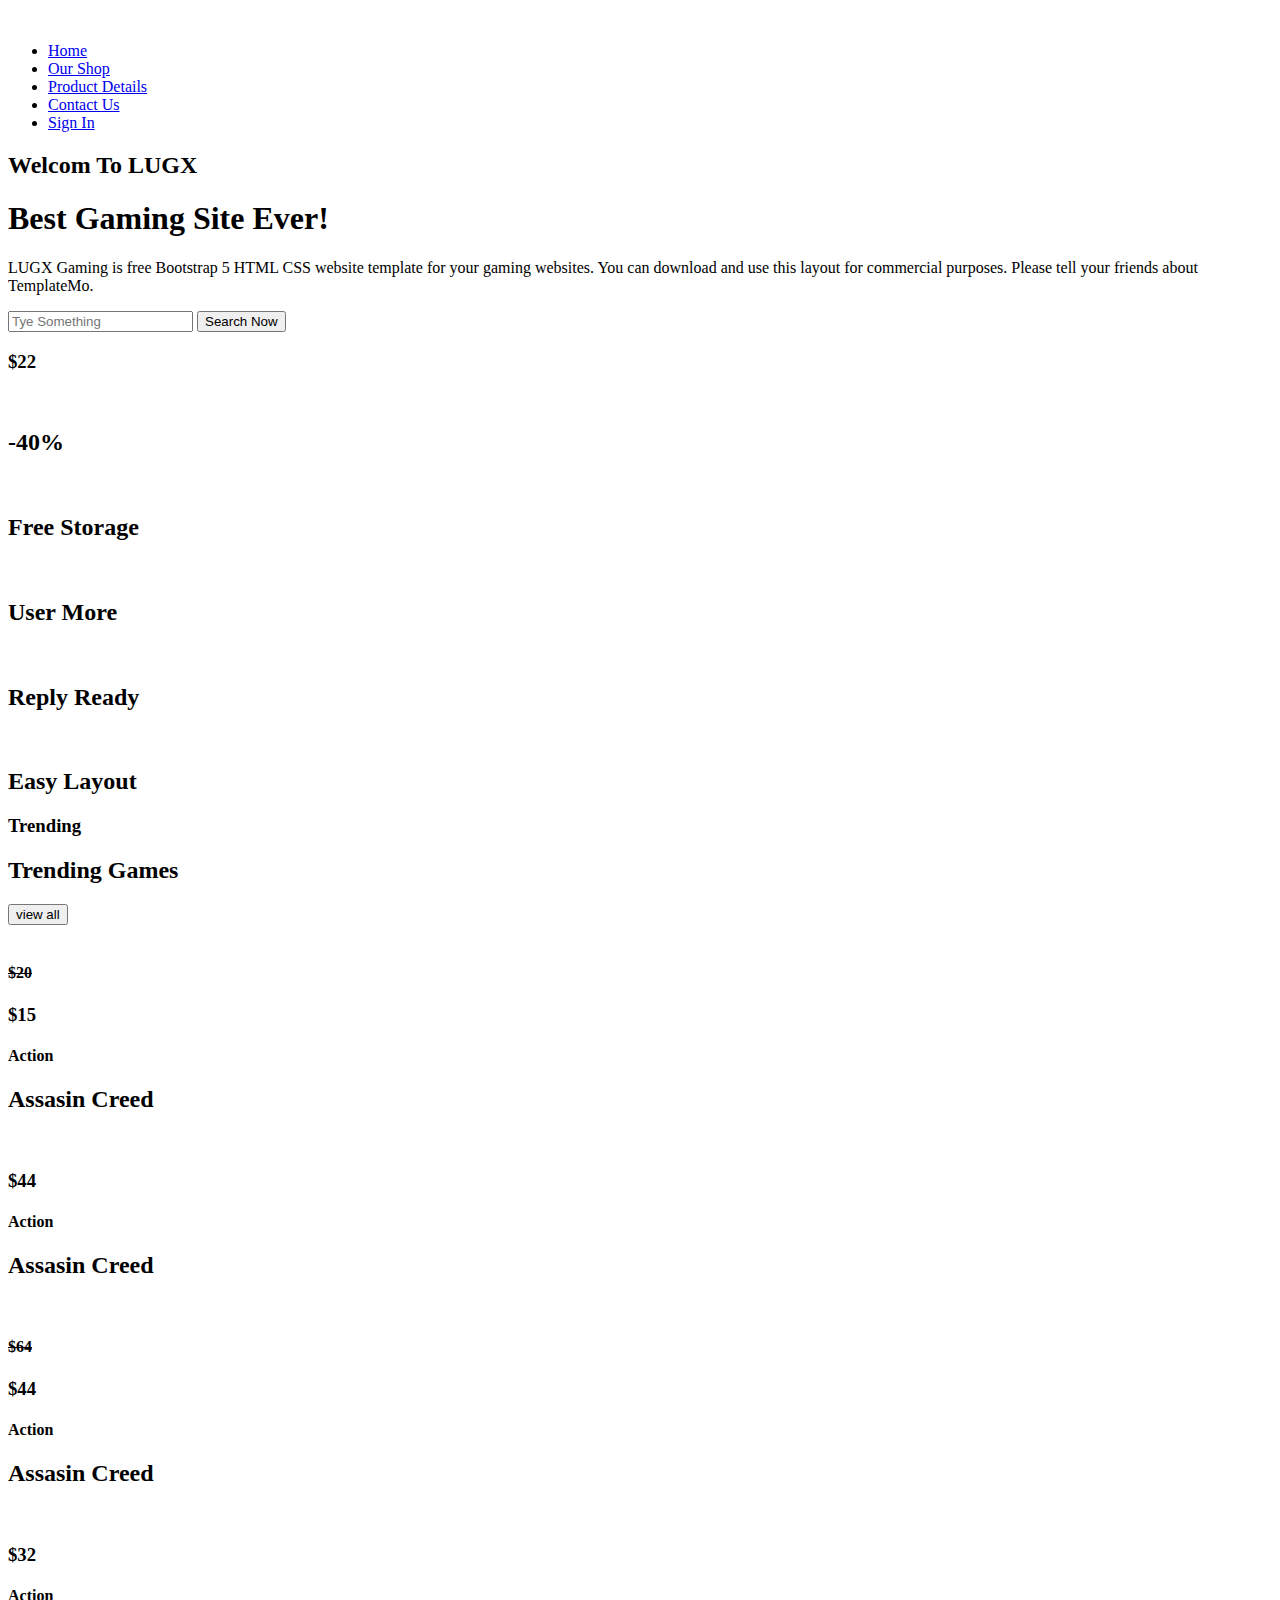
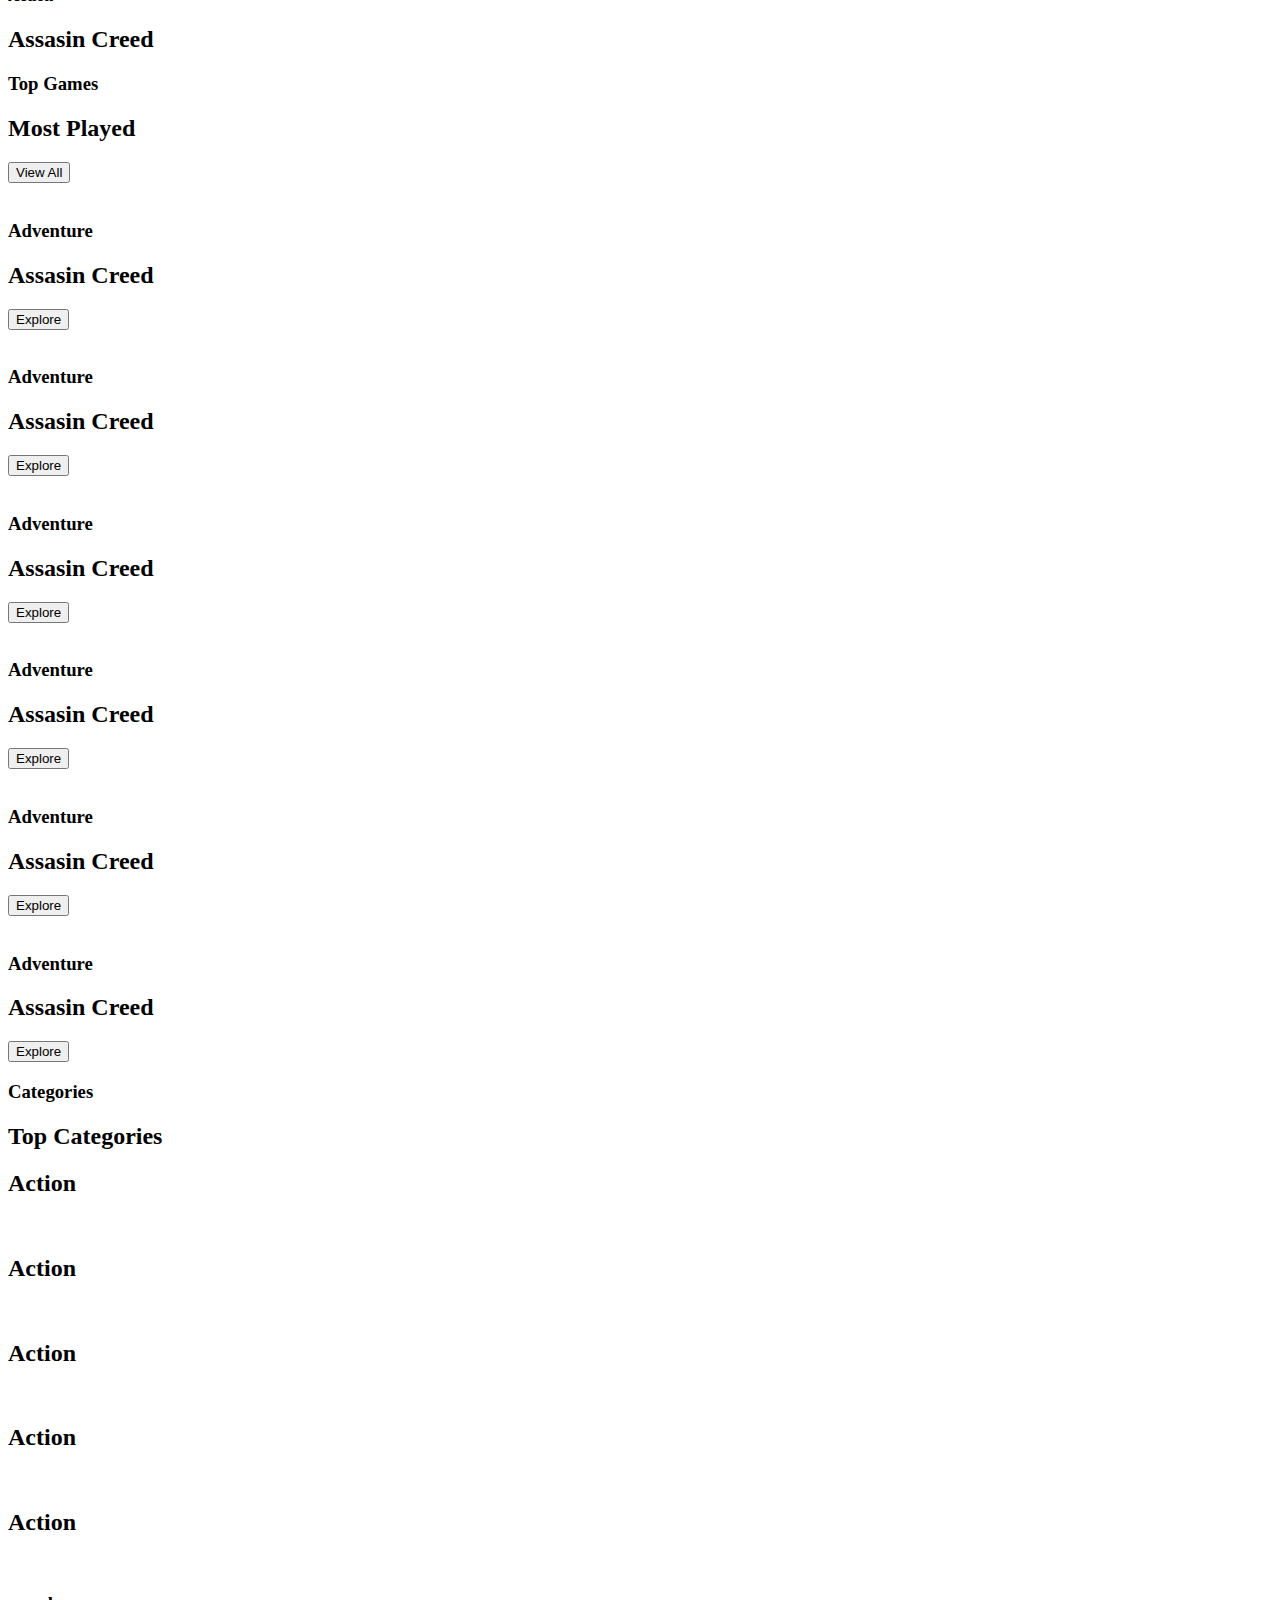
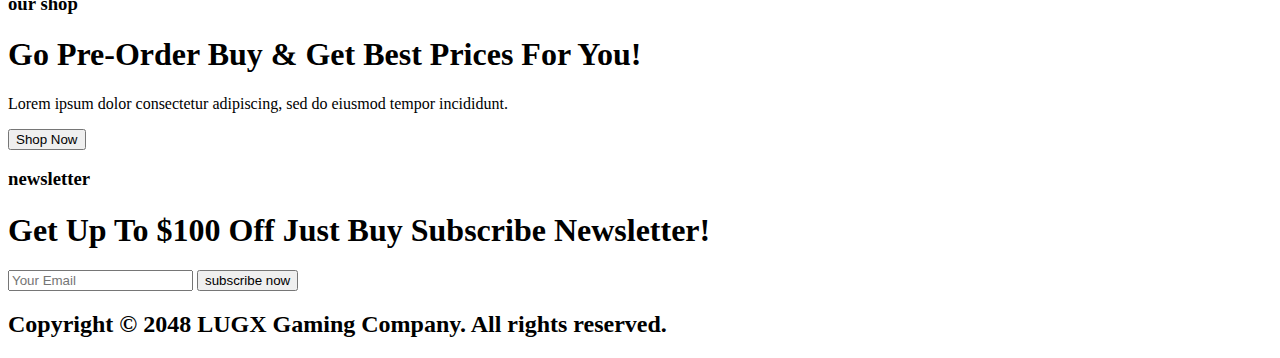
==== index.html @ fced5fd9 "Update index.html" ====
<!DOCTYPE html>
<html lang="en">
  <head>
    <meta charset="UTF-8" />
    <meta http-equiv="X-UA-Compatible" content="IE=edge" />
    <meta name="viewport" content="width=device-width, initial-scale=1.0" />
    <!-- Css Files -->
    <link rel="stylesheet" href="css/style.css" />
    <link rel="stylesheet" href="css/normalize.css" />
    <!-- Font Awesome Library -->
    <link rel="stylesheet" href="css/all.min.css" />
    <!-- Google Fonts -->
    <link rel="preconnect" href="https://fonts.googleapis.com" />
    <link rel="preconnect" href="https://fonts.gstatic.com" crossorigin />
    <link
      href="https://fonts.googleapis.com/css2?family=Poppins:wght@100;200;300;400;500;600;700;800;900&display=swap"
      rel="stylesheet"
    />
    <title>Template 6</title>
  </head>
  <body>
    <!-- Start Header -->
    <header>
      <div class="container">
        <div class="logo">
          <img src="images/logo.png" alt="" />
        </div>
        <nav>
          <i class="fa fa-bars"></i>
          <ul>
            <li><a href="index.html" class="active">Home</a></li>
            <li><a href="html/our-shop.html">Our Shop</a></li>
            <li><a href="html/product-details.html">Product Details</a></li>
            <li><a href="html/contact-us.html">Contact Us</a></li>
            <li><a href="#">Sign In</a></li>
          </ul>
        </nav>
      </div>
      <script>
        const icon = document.querySelector("nav i.fa-bars");
        const list = document.querySelector("nav ul");

        icon.addEventListener("click", function () {
          if (list.style.display === "none" || list.style.display === "") {
            list.style.display = "flex";
          } else {
            list.style.display = "none";
          }
        });
        // Get the header element
        const header = document.querySelector("header");

        // Add an event listener to the scroll event
        window.addEventListener("scroll", () => {
          // Check if the user has scrolled beyond a certain threshold (e.g., 100 pixels)
          if (window.scrollY > 100) {
            // Add a CSS class to the header element
            header.classList.add("scrolled");
          } else {
            // Remove the CSS class from the header element
            header.classList.remove("scrolled");
          }
        });
      </script>
    </header>
    <!-- End Header -->
    <!-- Start Hero -->
    <section class="hero">
      <div class="container">
        <div class="top">
          <div class="text">
            <h2>Welcom To LUGX</h2>
            <h1>Best Gaming Site Ever!</h1>
            <p>
              LUGX Gaming is free Bootstrap 5 HTML CSS website template for your
              gaming websites. You can download and use this layout for
              commercial purposes. Please tell your friends about TemplateMo.
            </p>
            <div class="search">
              <input type="search" placeholder="Tye Something" />
              <button>Search Now</button>
            </div>
          </div>
          <div class="image">
            <div class="box">
              <h3>$22</h3>
              <img src="../images/banner-image.jpg" alt="" />
              <h2>-40%</h2>
            </div>
          </div>
        </div>
        <div class="bottom">
          <div class="cards">
            <div class="card">
              <div class="image">
                <img src="../images/featured-01.png" alt="" />
              </div>
              <h2>Free Storage</h2>
            </div>
            <div class="card">
              <div class="image">
                <img src="../images/featured-02.png" alt="" />
              </div>
              <h2>User More</h2>
            </div>
            <div class="card">
              <div class="image">
                <img src="../images/featured-03.png" alt="" />
              </div>
              <h2>Reply Ready</h2>
            </div>
            <div class="card">
              <div class="image">
                <img src="../images/featured-04.png" alt="" />
              </div>
              <h2>Easy Layout</h2>
            </div>
          </div>
        </div>
      </div>
    </section>
    <!-- End Hero -->
    <!-- Start Trending -->
    <section class="trending">
      <div class="container">
        <h3 class="main-heading">Trending</h3>
        <div class="heading">
          <h2>Trending Games</h2>
          <a href="our-shop.html">
            <button>view all</button>
          </a>
        </div>
        <div class="cards">
          <div class="card">
            <div class="image">
              <img src="../images/trending-01.jpg" alt="" />
              <div class="price">
                <h4>
                  <del>$20</del>
                </h4>
                <h3>$15</h3>
              </div>
            </div>
            <div class="data">
              <h4>Action</h4>
              <div class="footer">
                <h2>Assasin Creed</h2>
                <div class="icon">
                  <a href="product-details.html">
                    <i class="fa fa-basket-shopping"></i>
                  </a>
                </div>
              </div>
            </div>
          </div>
          <div class="card">
            <div class="image">
              <img src="../images/trending-02.jpg" alt="" />
              <div class="price">
                <h3>$44</h3>
              </div>
            </div>
            <div class="data">
              <h4>Action</h4>
              <div class="footer">
                <h2>Assasin Creed</h2>
                <div class="icon">
                  <a href="product-details.html">
                    <i class="fa fa-basket-shopping"></i>
                  </a>
                </div>
              </div>
            </div>
          </div>
          <div class="card">
            <div class="image">
              <img src="../images/trending-03.jpg" alt="" />
              <div class="price">
                <h4>
                  <del>$64</del>
                </h4>
                <h3>$44</h3>
              </div>
            </div>
            <div class="data">
              <h4>Action</h4>
              <div class="footer">
                <h2>Assasin Creed</h2>
                <div class="icon">
                  <a href="product-details.html">
                    <i class="fa fa-basket-shopping"></i>
                  </a>
                </div>
              </div>
            </div>
          </div>
          <div class="card">
            <div class="image">
              <img src="../images/trending-04.jpg" alt="" />
              <div class="price">
                <h3>$32</h3>
              </div>
            </div>
            <div class="data">
              <h4>Action</h4>
              <div class="footer">
                <h2>Assasin Creed</h2>
                <div class="icon">
                  <a href="product-details.html">
                    <i class="fa fa-basket-shopping"></i>
                  </a>
                </div>
              </div>
            </div>
          </div>
        </div>
      </div>
    </section>
    <!-- End Trending -->
    <!-- Start Most Played -->
    <section class="most-played">
      <div class="container">
        <h3 class="main-heading">Top Games</h3>
        <div class="heading">
          <h2>Most Played</h2>
          <a href="product-details.html">
            <button>View All</button>
          </a>
        </div>
        <div class="cards">
          <div class="card">
            <div class="image">
              <img src="../images/top-game-01.jpg" alt="" />
            </div>
            <div class="data">
              <h3>Adventure</h3>
              <h2>Assasin Creed</h2>
              <a href="product-details.html">
                <button>Explore</button>
              </a>
            </div>
          </div>
          <div class="card">
            <div class="image">
              <img src="../images/top-game-02.jpg" alt="" />
            </div>
            <div class="data">
              <h3>Adventure</h3>
              <h2>Assasin Creed</h2>
              <a href="product-details.html">
                <button>Explore</button>
              </a>
            </div>
          </div>
          <div class="card">
            <div class="image">
              <img src="../images/top-game-03.jpg" alt="" />
            </div>
            <div class="data">
              <h3>Adventure</h3>
              <h2>Assasin Creed</h2>
              <a href="product-details.html">
                <button>Explore</button>
              </a>
            </div>
          </div>
          <div class="card">
            <div class="image">
              <img src="../images/top-game-04.jpg" alt="" />
            </div>
            <div class="data">
              <h3>Adventure</h3>
              <h2>Assasin Creed</h2>
              <a href="product-details.html">
                <button>Explore</button>
              </a>
            </div>
          </div>
          <div class="card">
            <div class="image">
              <img src="../images/top-game-05.jpg" alt="" />
            </div>
            <div class="data">
              <h3>Adventure</h3>
              <h2>Assasin Creed</h2>
              <a href="product-details.html">
                <button>Explore</button>
              </a>
            </div>
          </div>
          <div class="card">
            <div class="image">
              <img src="../images/top-game-06.jpg" alt="" />
            </div>
            <div class="data">
              <h3>Adventure</h3>
              <h2>Assasin Creed</h2>
              <a href="product-details.html">
                <button>Explore</button>
              </a>
            </div>
          </div>
        </div>
      </div>
    </section>
    <!-- End Most Played -->
    <!-- Start Categories -->
    <section class="categories">
      <div class="container">
        <h3 class="main-heading">Categories</h3>
        <div class="heading">
          <h2>Top Categories</h2>
        </div>
        <div class="cards">
          <div class="card">
            <h2>Action</h2>
            <div class="image">
              <img src="../images/categories-01.jpg" alt="" />
            </div>
          </div>
          <div class="card">
            <h2>Action</h2>
            <div class="image">
              <img src="../images/categories-02.jpg" alt="" />
            </div>
          </div>
          <div class="card">
            <h2>Action</h2>
            <div class="image">
              <img src="../images/categories-03.jpg" alt="" />
            </div>
          </div>
          <div class="card">
            <h2>Action</h2>
            <div class="image">
              <img src="../images/categories-04.jpg" alt="" />
            </div>
          </div>
          <div class="card">
            <h2>Action</h2>
            <div class="image">
              <img src="../images/categories-05.jpg" alt="" />
            </div>
          </div>
        </div>
      </div>
    </section>
    <!-- End Categories -->
    <!-- Start Box -->
    <section class="image2">
      <div class="container">
        <div class="box2">
          <div class="left">
            <h3 class="sm-heading">our shop</h3>
            <h1 class="big-heading">
              Go Pre-Order Buy & Get Best
              <span style="color: var(--main-color)">Prices</span> For You!
            </h1>
            <p>
              Lorem ipsum dolor consectetur adipiscing, sed do eiusmod tempor
              incididunt.
            </p>
            <a href="our-shop.html">
              <button>Shop Now</button>
            </a>
          </div>
          <div class="right">
            <h3 class="sm-heading">newsletter</h3>
            <h1 class="big-heading">
              Get Up To $100 Off Just Buy
              <span style="color: var(--main-color)">Subscribe</span>
              Newsletter!
            </h1>
            <input type="email" placeholder="Your Email" />
            <button>subscribe now</button>
          </div>
        </div>
      </div>
    </section>
    <!-- End Box -->
    <!-- Start Footer -->
    <footer>
      <h2>Copyright © 2048 LUGX Gaming Company. All rights reserved.</h2>
    </footer>
    <!-- End Footer -->
  </body>
</html>
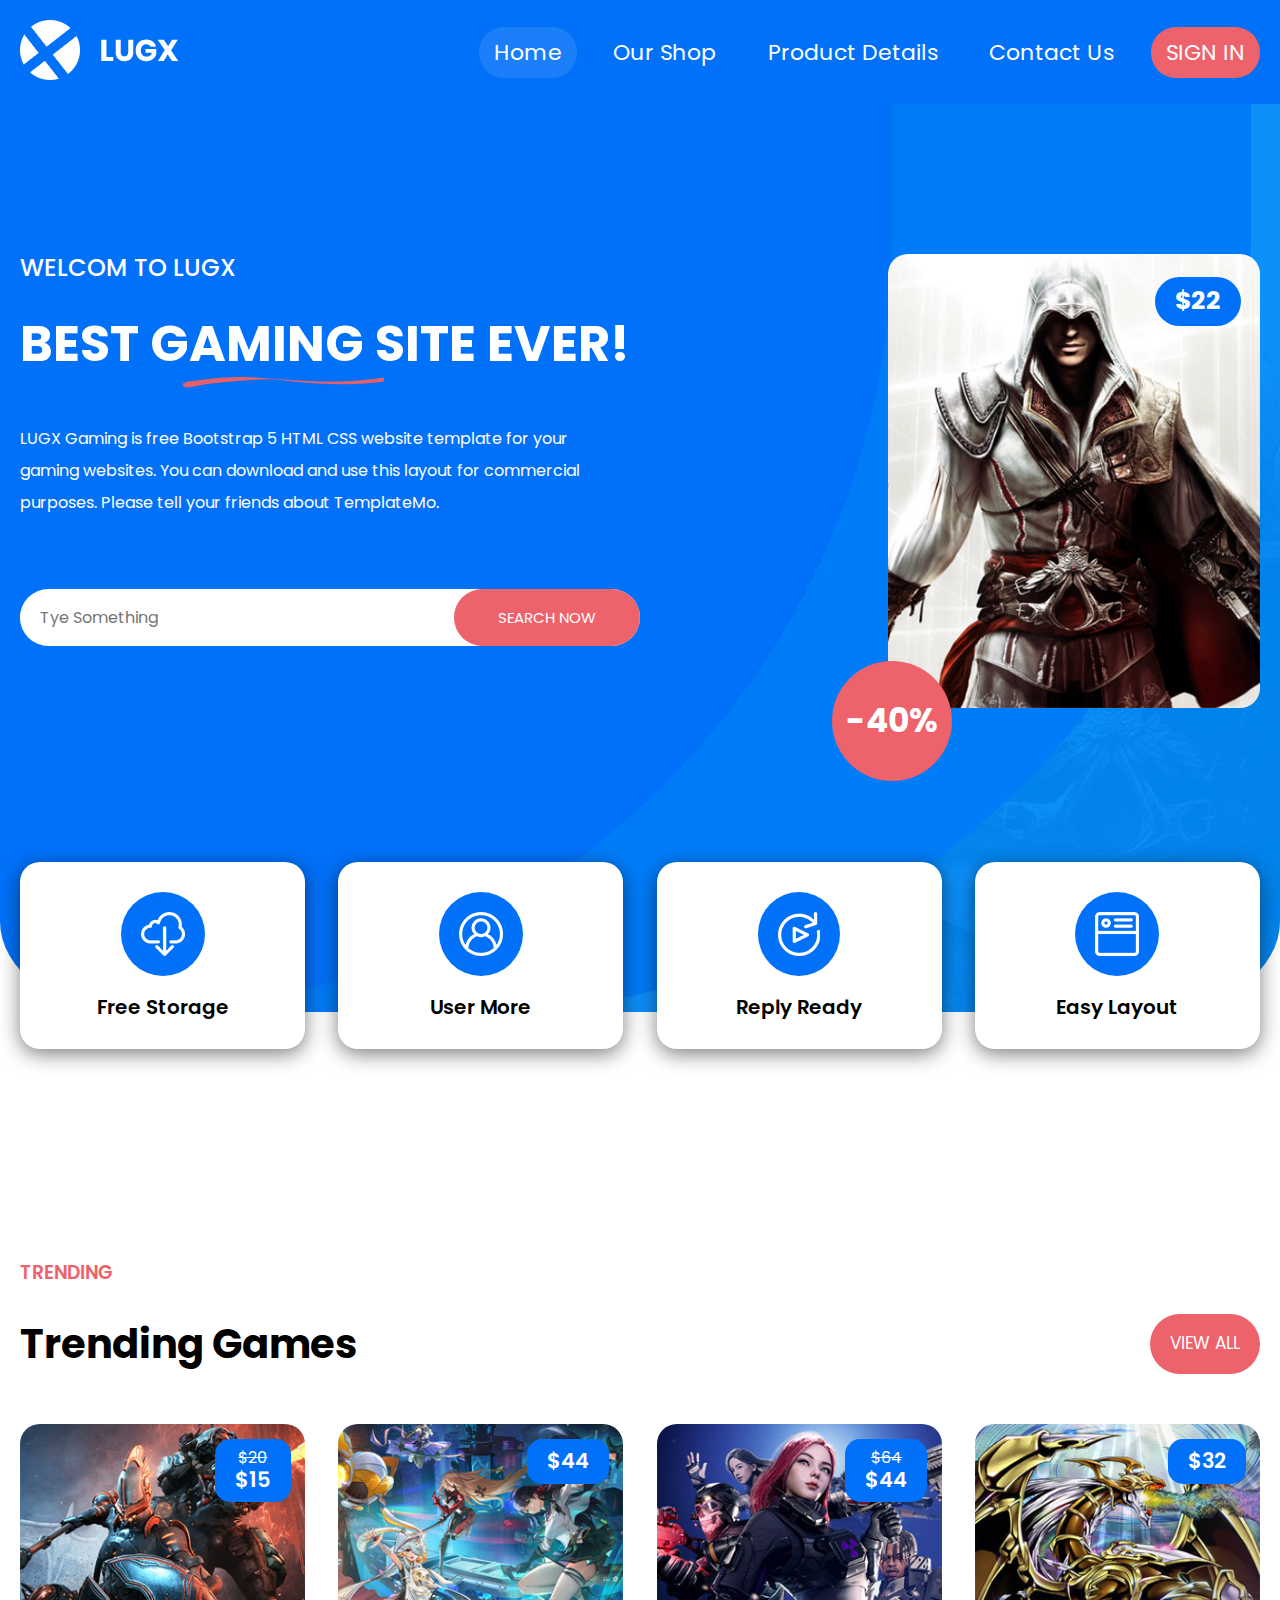
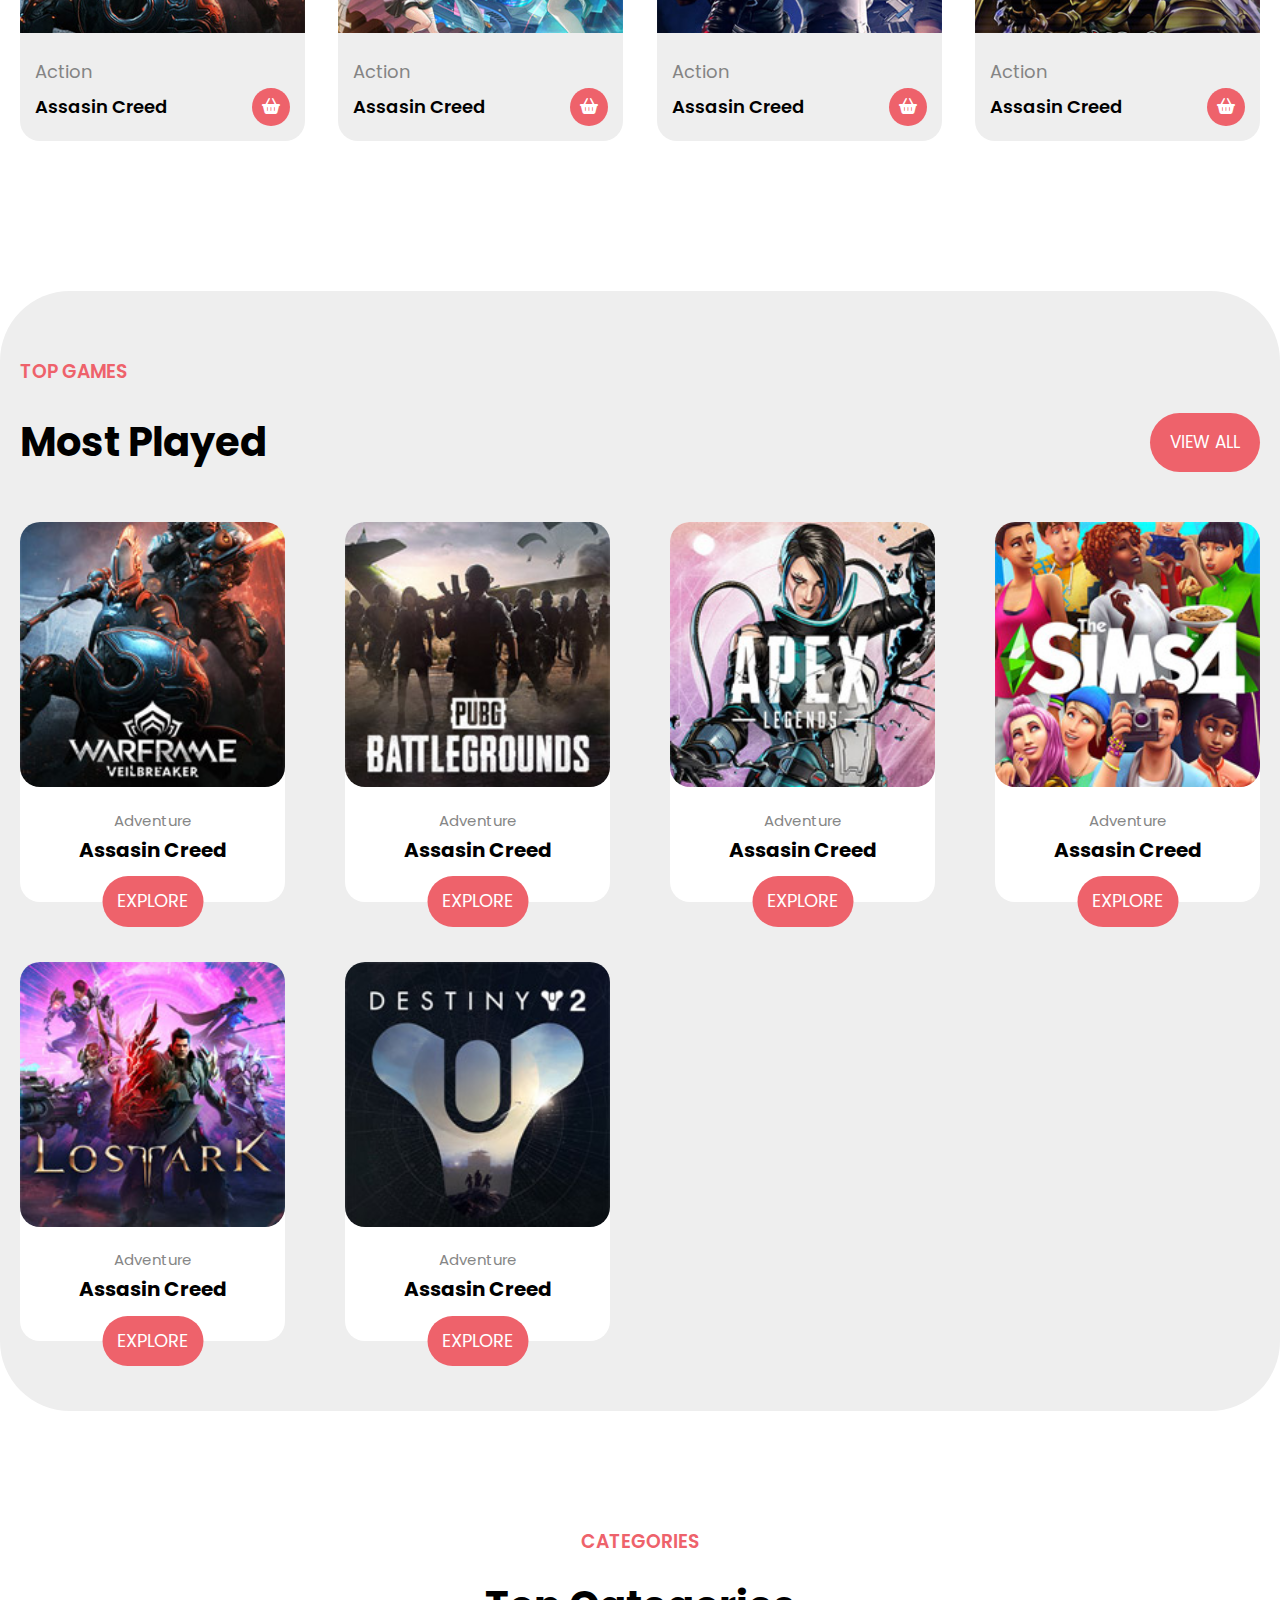
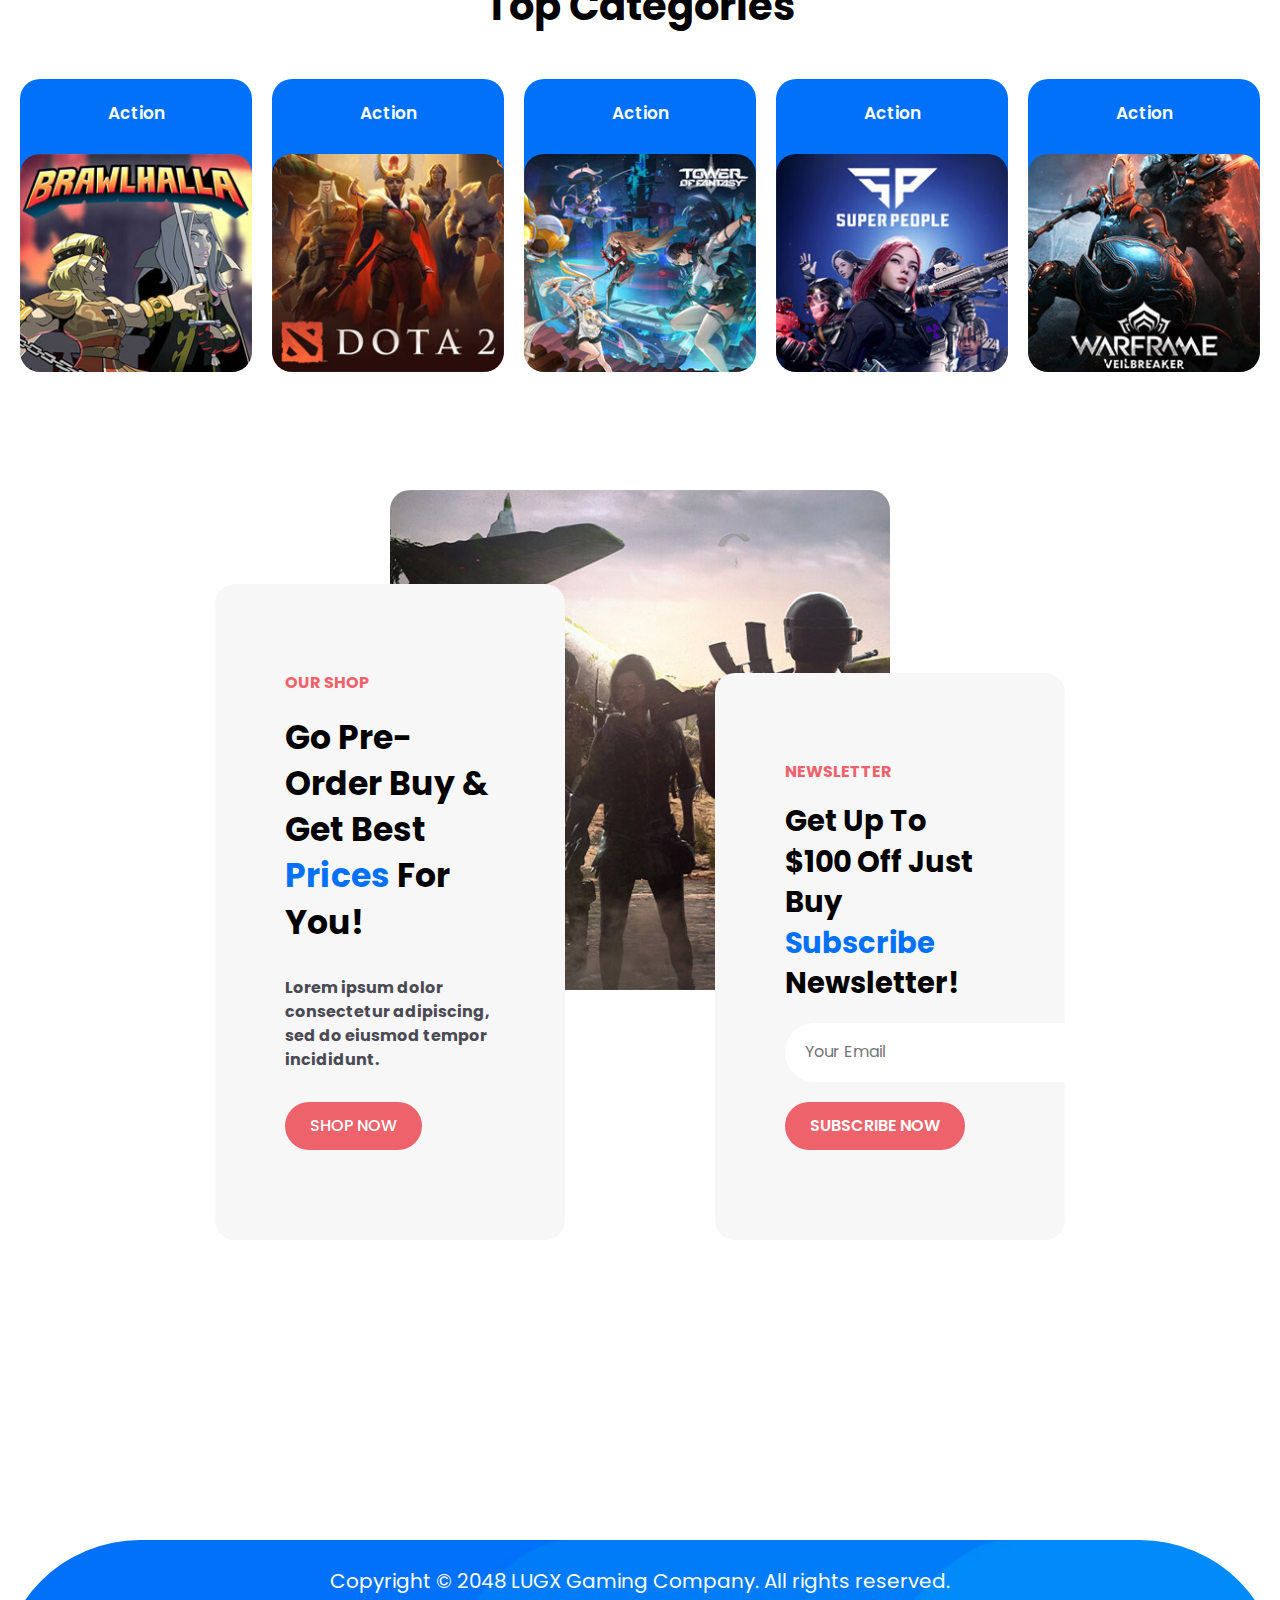
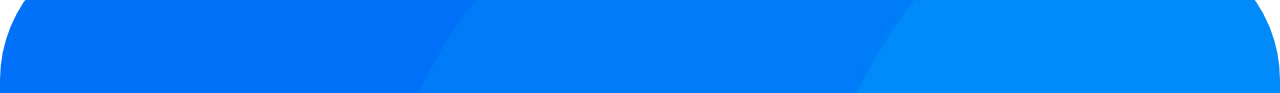
==== commit d3a248f6: "Adding All Files To The Repo" ====
--- a/index.html
+++ b/index.html
@@ -5,10 +5,10 @@
     <meta http-equiv="X-UA-Compatible" content="IE=edge" />
     <meta name="viewport" content="width=device-width, initial-scale=1.0" />
     <!-- Css Files -->
-    <link rel="stylesheet" href="css/style.css" />
-    <link rel="stylesheet" href="css/normalize.css" />
+    <link rel="stylesheet" href="../css/style.css" />
+    <link rel="stylesheet" href="../css/normalize.css" />
     <!-- Font Awesome Library -->
-    <link rel="stylesheet" href="css/all.min.css" />
+    <link rel="stylesheet" href="../css/all.min.css" />
     <!-- Google Fonts -->
     <link rel="preconnect" href="https://fonts.googleapis.com" />
     <link rel="preconnect" href="https://fonts.gstatic.com" crossorigin />
@@ -23,7 +23,7 @@
     <header>
       <div class="container">
         <div class="logo">
-          <img src="images/logo.png" alt="" />
+          <img src="../images/logo.png" alt="" />
         </div>
         <nav>
           <i class="fa fa-bars"></i>
--- a/css/style.css
+++ b/css/style.css
@@ -0,0 +1,796 @@
+/* Start Varaibles */
+:root {
+  --main-color: #0071f8;
+  --secondary-color: #ee626b;
+  --section-padding: 20px;
+}
+/* End Varaibles */
+/* Start Global Rules */
+* {
+  margin: 0;
+  padding: 0;
+  box-sizing: border-box;
+}
+
+html {
+  scroll-behavior: smooth;
+}
+
+body {
+  font-family: "Poppins", sans-serif;
+}
+
+ul {
+  list-style: none;
+}
+
+.main-heading {
+  color: var(--secondary-color);
+  font-weight: 600;
+  text-transform: uppercase;
+  margin-bottom: 30px;
+}
+
+.heading {
+  width: 100%;
+  display: flex;
+  justify-content: space-between;
+  align-items: center;
+  margin-bottom: 50px;
+}
+
+.heading h2 {
+  font-size: 40px;
+}
+
+.heading button {
+  padding: 20px;
+  border-radius: 30px;
+  border: none;
+  background-color: var(--secondary-color);
+  color: white;
+  text-transform: uppercase;
+  font-size: 17px;
+  cursor: pointer;
+  transition: 0.4s;
+}
+
+.heading button:hover {
+  background-color: var(--main-color);
+}
+
+@media (max-width: 767px) {
+  .main-heading {
+    text-align: center;
+  }
+  .heading {
+    flex-direction: column;
+    justify-content: center;
+    gap: 30px;
+  }
+  .heading h2 {
+    text-align: center;
+  }
+  .cards:not(.hero .container .bottom .cards) .card {
+    width: fit-content;
+  }
+  .cards:not(.hero .container .bottom .cards) .card img {
+    width: fit-content;
+  }
+}
+
+/* End Global Rules */
+/* Start Header */
+.scrolled {
+  border-radius: 0px 0px 30px 30px;
+}
+
+header {
+  width: 100%;
+  padding: var(--section-padding);
+  height: fit-content;
+  background-color: var(--main-color);
+  position: sticky;
+  top: 0;
+  z-index: 10;
+}
+
+header .container {
+  display: flex;
+  justify-content: space-between;
+  align-items: center;
+}
+
+header .container .logo {
+  width: 30%;
+}
+
+header .container nav {
+  display: flex;
+  justify-content: flex-end;
+  align-items: center;
+  width: 70%;
+}
+
+header .container nav i {
+  font-size: 25px;
+  flex-basis: 10%;
+  color: white;
+  display: none;
+}
+
+header .container nav ul {
+  display: flex;
+  justify-content: space-between;
+  flex-basis: 90%;
+}
+
+header .container nav ul li a {
+  text-decoration: none;
+  color: white;
+  padding: 10px 15px;
+  background-color: transparent;
+  border-radius: 25px;
+  transition: 0.4s;
+}
+
+header .container nav ul li .active {
+  background: rgb(255 255 255 / 10%);
+}
+header .container nav ul li a:hover {
+  background: rgb(255 255 255 / 10%);
+}
+
+header .container nav ul li:last-child a {
+  background-color: var(--secondary-color);
+  text-transform: uppercase;
+}
+
+@media (max-width: 991px) {
+  header .container .logo img {
+    width: 120px;
+  }
+  header .container nav i {
+    display: block;
+  }
+  header .container nav ul {
+    position: absolute;
+    left: 0;
+    top: 75%;
+    width: 100%;
+    flex-direction: column;
+    text-align: center;
+    background: var(--main-color);
+    padding: 10px 0;
+    z-index: 9;
+    display: none;
+  }
+  header .container nav ul li {
+    padding: 20px 0;
+  }
+  header .container nav ul li:not(:last-child) {
+    border-bottom: 1px solid white;
+  }
+  header .container nav ul li:last-child {
+    margin-top: 5px;
+  }
+}
+
+@media (min-width: 1200px) {
+  header .container nav ul li a {
+    font-size: 22px;
+  }
+}
+/* End Header */
+/* Start Hero */
+.hero {
+  padding: 100px var(--section-padding);
+  background-image: url(../images/banner-bg.jpg);
+  background-size: cover;
+  height: fit-content;
+  color: white;
+  border-bottom-left-radius: 10%;
+  border-bottom-right-radius: 10%;
+}
+
+.hero .container {
+  display: flex;
+  flex-direction: column;
+  gap: 150px;
+  align-items: center;
+  justify-content: space-between;
+}
+
+.hero .top {
+  display: flex;
+  justify-content: space-between;
+}
+
+.hero .text {
+  flex-basis: 50%;
+}
+
+.hero .text h2 {
+  font-weight: 500;
+  text-transform: uppercase;
+}
+
+.hero .text h1 {
+  font-size: 50px;
+  width: fit-content;
+  position: relative;
+  margin-bottom: 50px;
+  text-transform: uppercase;
+}
+
+.hero .text h1::after {
+  content: "";
+  position: absolute;
+  right: 40%;
+  bottom: -30%;
+  width: 205px;
+  height: 25px;
+  background-image: url(../images/caption-dec.png);
+  background-repeat: no-repeat;
+}
+
+.hero .text p {
+  line-height: 2;
+  margin-bottom: 70px;
+  width: 94%;
+}
+
+.hero .text .search {
+  background-color: white;
+  border-radius: 30px;
+  height: fit-content;
+  display: flex;
+  justify-content: space-between;
+  align-items: center;
+}
+
+.hero .text .search input {
+  border: none;
+  outline: none;
+  flex-basis: 70%;
+  height: 100%;
+  padding: 0 20px;
+  border-radius: 30px;
+}
+
+.hero .text .search button {
+  flex-basis: 30%;
+  padding: 20px;
+  border-radius: 30px;
+  border: none;
+  outline: none;
+  background: var(--secondary-color);
+  color: white;
+  text-transform: uppercase;
+  cursor: pointer;
+  transition: 0.4s;
+  font-size: 15px;
+}
+
+.hero .text .search button:hover {
+  background-color: var(--main-color);
+}
+
+.hero .image {
+  flex-basis: 30%;
+}
+
+.hero .image .box {
+  position: relative;
+}
+
+.hero .image .box h3 {
+  padding: 10px 20px;
+  border-radius: 35px;
+  background-color: var(--main-color);
+  width: fit-content;
+  position: absolute;
+  right: 5%;
+  top: 5%;
+  font-size: 25px;
+}
+
+.hero .image .box h2 {
+  width: 120px;
+  height: 120px;
+  padding: 30px;
+  border-radius: 50%;
+  background: var(--secondary-color);
+  display: flex;
+  justify-content: center;
+  align-items: center;
+  position: absolute;
+  bottom: -15%;
+  left: -15%;
+  font-size: 33px;
+}
+
+.hero .image .box img {
+  width: 100%;
+  border-radius: 20px;
+}
+
+.hero .bottom {
+  width: 100%;
+  position: relative;
+}
+
+.hero .bottom .cards {
+  display: flex;
+  justify-content: space-between;
+  width: 100%;
+  position: absolute;
+  flex-wrap: wrap;
+  gap: 20px;
+}
+
+.hero .bottom .card {
+  flex-basis: 23%;
+  background-color: white;
+  display: flex;
+  flex-direction: column;
+  gap: 20px;
+  text-align: center;
+  justify-content: center;
+  align-items: center;
+  padding: 30px;
+  border-radius: 20px;
+  color: black;
+  box-shadow: 0px 5px 20px rgb(0, 0, 0, 0.5);
+}
+
+.hero .bottom .card h2 {
+  font-weight: 600;
+  font-size: 20px;
+}
+
+.hero .bottom .card .image {
+  display: flex;
+  justify-content: center;
+  align-items: center;
+  background: var(--main-color);
+  padding: 20px;
+  border-radius: 50%;
+  transition: 0.4s;
+}
+
+.hero .bottom .card:hover .image {
+  background-color: var(--secondary-color);
+}
+
+@media (min-width: 1256px) {
+  .hero {
+    padding: 150px var(--section-padding);
+  }
+  .hero .container .text h1::after {
+    bottom: -50%;
+  }
+}
+
+@media (max-width: 991px) {
+  .hero {
+    height: fit-content;
+    text-align: center;
+  }
+  .hero .container .top {
+    flex-direction: column;
+    gap: 50px;
+  }
+  .hero .container .text h1 {
+    width: 100%;
+    text-align: center;
+    margin-bottom: 100px;
+  }
+  .hero .container .text h1::after {
+    bottom: -45%;
+    left: 50%;
+    transform: translateX(-50%);
+  }
+  .hero .container .text p {
+    width: 100%;
+  }
+  .hero .container .text .search button {
+    font-size: 12px;
+  }
+  .hero .container .image .box h2 {
+    left: 5%;
+    bottom: 5%;
+  }
+  .hero .container .bottom .card {
+    flex-basis: 48%;
+    gap: 20px;
+  }
+}
+
+@media (max-width: 767px) {
+  .hero .container .bottom .cards {
+    display: flex;
+    justify-content: center;
+  }
+  .hero .container .bottom .card {
+    flex-basis: 80%;
+    width: 185.53px;
+  }
+}
+
+/* End Hero */
+/* Start Trending */
+.trending {
+  padding: 250px var(--section-padding) 150px;
+}
+
+.trending .container .cards {
+  display: flex;
+  gap: 30px;
+  flex-wrap: wrap;
+  justify-content: space-between;
+}
+
+.trending .container .cards .card {
+  position: relative;
+  flex-basis: 23%;
+  background-color: #eeeeee;
+  border-radius: 20px;
+}
+
+.trending .container .cards .card img {
+  border-top-left-radius: 20px;
+  border-top-right-radius: 20px;
+  width: 100%;
+}
+
+.trending .container .cards .card .price {
+  position: absolute;
+  top: 5%;
+  right: 5%;
+  padding: 10px 20px;
+  background: var(--main-color);
+  color: white;
+  border-radius: 15px;
+  display: flex;
+  justify-content: center;
+  align-items: center;
+  flex-direction: column;
+}
+
+.trending .container .cards .card .price h4 del {
+  font-weight: normal;
+}
+
+.trending .container .cards .card .price h3 {
+  font-size: 21px;
+  font-weight: 600;
+}
+
+.trending .container .cards .card .data {
+  padding: 15px;
+}
+
+.trending .container .cards .card .data h4 {
+  font-size: 18px;
+  color: #848484;
+  font-weight: normal;
+  margin: 10px 0 5px;
+}
+
+.trending .container .cards .card .data .footer {
+  display: flex;
+  justify-content: space-between;
+  align-items: center;
+  cursor: pointer;
+  transition: 0.4s;
+}
+
+.trending .container .cards .card .data .footer:hover .icon {
+  transition: 0.4s;
+}
+
+.trending .container .cards .card .data .footer:hover {
+  color: var(--main-color);
+}
+
+.trending .container .cards .card .data .footer:hover .icon {
+  background-color: var(--main-color);
+}
+
+.trending .container .cards .card .data h2 {
+  font-size: 18px;
+  font-weight: 600;
+}
+
+.trending .container .cards .card .data .icon {
+  padding: 10px;
+  background-color: var(--secondary-color);
+  display: flex;
+  justify-content: center;
+  align-items: center;
+  border-radius: 50%;
+}
+
+.trending .container .cards .card .data .icon i {
+  color: white;
+}
+
+@media (max-width: 991px) {
+  .trending .container {
+    margin-top: 250px;
+  }
+  .card {
+    flex-basis: 48%;
+  }
+}
+
+@media (max-width: 767px) {
+  .trending .container {
+    margin-top: 600px;
+  }
+  .trending .container .cards {
+    flex-direction: column;
+    align-items: center;
+  }
+}
+
+@media (min-width: 768px) and (max-width: 1164px) {
+  .trending .container .cards {
+    justify-content: flex-start;
+  }
+  .trending .container .cards .card {
+    flex-basis: 22%;
+  }
+}
+/* End Trending */
+/* Start Most Played */
+.most-played {
+  padding: calc(var(--section-padding) + 50px) var(--section-padding);
+  background-color: #eeeeee;
+  border-radius: 70px;
+}
+
+.most-played .container .cards {
+  display: grid;
+  grid-template-columns: repeat(auto-fit, minmax(250px, 1fr));
+  grid-gap: 60px;
+}
+
+.most-played .container .cards .card {
+  position: relative;
+  border-radius: 20px;
+  background-color: white;
+  width: 100% !important;
+  display: flex;
+  align-items: center;
+  text-align: center;
+  flex-direction: column;
+  gap: 20px;
+}
+
+.most-played .container .cards .card .image {
+  width: 100% !important;
+}
+
+.most-played .container .cards .card .image img {
+  border-radius: 20px;
+  width: 100% !important;
+}
+
+.most-played .container .cards .card .data h3 {
+  color: #868686;
+  font-size: 15px;
+  font-weight: normal;
+}
+
+.most-played .container .cards .card .data h2 {
+  font-size: 20px;
+  margin: 10px 0 40px;
+}
+
+.most-played .container .cards .card .data a button {
+  padding: 15px;
+  border-radius: 30px;
+  border: none;
+  color: white;
+  background-color: var(--secondary-color);
+  text-transform: uppercase;
+  font-size: 18px;
+  position: absolute;
+  left: 50%;
+  transform: translateX(-50%);
+  bottom: -25px;
+}
+/* End Most Played */
+/* Start Categories */
+.categories {
+  padding: calc(var(--section-padding) + 100px) var(--section-padding);
+}
+
+.categories .main-heading {
+  text-align: center;
+}
+
+.categories .container .heading {
+  display: block;
+}
+
+.categories .container .heading h2 {
+  text-align: center;
+}
+
+.categories .container .cards {
+  display: grid;
+  grid-template-columns: repeat(auto-fit, minmax(200px, 1fr));
+  grid-gap: 20px;
+}
+
+.categories .container .cards .card {
+  background-color: var(--main-color);
+  color: white;
+  position: relative;
+  border-radius: 20px;
+  width: 100% !important;
+}
+
+.categories .container .cards .card h2 {
+  text-align: center;
+  font-size: 17px;
+  font-weight: 600;
+  margin-bottom: 20px;
+  margin: 25px 0;
+}
+
+.categories .container .cards .card .image {
+  position: relative;
+  width: 100%;
+  height: 25%;
+  left: 0;
+  bottom: -2%;
+}
+
+.categories .container .cards .card .image img {
+  width: 100% !important;
+  border-radius: 20px;
+}
+/* End Categories */
+/* Start Box */
+.image2 {
+  display: flex;
+  justify-content: center;
+  align-items: center;
+}
+
+.image2 .container .box2 {
+  border-radius: 20px;
+  background-image: url(../images/cta-bg.jpg);
+  background-size: cover;
+  width: 500px;
+  height: 500px;
+  display: flex;
+  position: relative;
+}
+
+.image2 .container .box2 > div {
+  background-color: #f7f7f7;
+  padding: 90px 70px;
+  border-radius: 20px;
+  position: absolute;
+  width: 350px;
+}
+
+.image2 .container .box2 > div:first-child {
+  left: -35%;
+  bottom: -50%;
+}
+
+.image2 .container .box2 > div:first-child p {
+  color: #4a4a54;
+  line-height: 1.5;
+  font-size: 16px;
+  font-weight: bold;
+  margin: 30px 0;
+}
+
+.image2 .container .box2 > div:first-child a button {
+  padding: 15px 25px;
+  border-radius: 30px;
+  border: none;
+  color: white;
+  background-color: var(--secondary-color);
+  text-transform: uppercase;
+  font-weight: 500;
+}
+
+.image2 .container .box2 > div:last-child {
+  right: -35%;
+  bottom: -50%;
+}
+
+.image2 .container .box2 > div:last-child h1 {
+  font-size: 29px;
+}
+
+.image2 .container .box2 > div:last-child input {
+  border: none;
+  outline: transparent;
+  border-radius: 30px;
+  padding: 20px;
+  background-color: white;
+  margin-bottom: 20px;
+  transition: 0.2s;
+}
+
+.image2 .container .box2 > div:last-child input:focus {
+  outline: 5px solid #d3e0f3;
+}
+
+.image2 .container .box2 > div:last-child button {
+  padding: 15px 25px;
+  text-transform: uppercase;
+  font-weight: 600;
+  text-transform: uppercase;
+  color: white;
+  border: none;
+  background-color: var(--secondary-color);
+  border-radius: 30px;
+}
+.image2 .container .box2 > div .sm-heading {
+  color: var(--secondary-color);
+  text-transform: uppercase;
+  font-size: 16px;
+}
+
+.image2 .container .box2 > div h1 {
+  font-size: 33px;
+  line-height: 1.4;
+}
+
+@media (max-width: 991px) {
+  .image2 .container .box2 {
+    height: fit-content;
+  }
+  .image2 .container .box2 > div {
+    position: unset;
+  }
+  .image2 .container .box2 {
+    background-image: none;
+    display: flex;
+    flex-direction: column;
+    gap: 30px;
+    align-items: center;
+  }
+}
+
+@media (max-width: 767px) {
+  .image2 .container .box2 > div h1 {
+    font-size: 20px !important;
+  }
+}
+/* End Box */
+/* Start Footer */
+footer {
+  margin-top: 550px;
+  text-align: center;
+  background-image: url(../images/footer-bg.jpg);
+  background-size: cover;
+  padding: 30px var(--section-padding) 100px var(--section-padding);
+  border-top-left-radius: 140px;
+  border-top-right-radius: 140px;
+  color: white;
+}
+
+footer h2 {
+  font-size: 20px;
+  font-weight: normal;
+}
+
+@media (max-width: 991px) {
+  footer {
+    margin-top: 0px;
+    border-top-left-radius: 20px;
+    border-top-right-radius: 20px;
+  }
+}
+/* End Footer */
--- a/css/all.min.css
+++ b/css/all.min.css
@@ -0,0 +1,9 @@
+/*!
+ * Font Awesome Free 6.4.0 by @fontawesome - https://fontawesome.com
+ * License - https://fontawesome.com/license/free (Icons: CC BY 4.0, Fonts: SIL OFL 1.1, Code: MIT License)
+ * Copyright 2023 Fonticons, Inc.
+ */
+.fa{font-family:var(--fa-style-family,"Font Awesome 6 Free");font-weight:var(--fa-style,900)}.fa,.fa-brands,.fa-classic,.fa-regular,.fa-sharp,.fa-solid,.fab,.far,.fas{-moz-osx-font-smoothing:grayscale;-webkit-font-smoothing:antialiased;display:var(--fa-display,inline-block);font-style:normal;font-variant:normal;line-height:1;text-rendering:auto}.fa-classic,.fa-regular,.fa-solid,.far,.fas{font-family:"Font Awesome 6 Free"}.fa-brands,.fab{font-family:"Font Awesome 6 Brands"}.fa-1x{font-size:1em}.fa-2x{font-size:2em}.fa-3x{font-size:3em}.fa-4x{font-size:4em}.fa-5x{font-size:5em}.fa-6x{font-size:6em}.fa-7x{font-size:7em}.fa-8x{font-size:8em}.fa-9x{font-size:9em}.fa-10x{font-size:10em}.fa-2xs{font-size:.625em;line-height:.1em;vertical-align:.225em}.fa-xs{font-size:.75em;line-height:.08333em;vertical-align:.125em}.fa-sm{font-size:.875em;line-height:.07143em;vertical-align:.05357em}.fa-lg{font-size:1.25em;line-height:.05em;vertical-align:-.075em}.fa-xl{font-size:1.5em;line-height:.04167em;vertical-align:-.125em}.fa-2xl{font-size:2em;line-height:.03125em;vertical-align:-.1875em}.fa-fw{text-align:center;width:1.25em}.fa-ul{list-style-type:none;margin-left:var(--fa-li-margin,2.5em);padding-left:0}.fa-ul>li{position:relative}.fa-li{left:calc(var(--fa-li-width, 2em)*-1);position:absolute;text-align:center;width:var(--fa-li-width,2em);line-height:inherit}.fa-border{border-radius:var(--fa-border-radius,.1em);border:var(--fa-border-width,.08em) var(--fa-border-style,solid) var(--fa-border-color,#eee);padding:var(--fa-border-padding,.2em .25em .15em)}.fa-pull-left{float:left;margin-right:var(--fa-pull-margin,.3em)}.fa-pull-right{float:right;margin-left:var(--fa-pull-margin,.3em)}.fa-beat{-webkit-animation-name:fa-beat;animation-name:fa-beat;-webkit-animation-delay:var(--fa-animation-delay,0s);animation-delay:var(--fa-animation-delay,0s);-webkit-animation-direction:var(--fa-animation-direction,normal);animation-direction:var(--fa-animation-direction,normal);-webkit-animation-duration:var(--fa-animation-duration,1s);animation-duration:var(--fa-animation-duration,1s);-webkit-animation-iteration-count:var(--fa-animation-iteration-count,infinite);animation-iteration-count:var(--fa-animation-iteration-count,infinite);-webkit-animation-timing-function:var(--fa-animation-timing,ease-in-out);animation-timing-function:var(--fa-animation-timing,ease-in-out)}.fa-bounce{-webkit-animation-name:fa-bounce;animation-name:fa-bounce;-webkit-animation-delay:var(--fa-animation-delay,0s);animation-delay:var(--fa-animation-delay,0s);-webkit-animation-direction:var(--fa-animation-direction,normal);animation-direction:var(--fa-animation-direction,normal);-webkit-animation-duration:var(--fa-animation-duration,1s);animation-duration:var(--fa-animation-duration,1s);-webkit-animation-iteration-count:var(--fa-animation-iteration-count,infinite);animation-iteration-count:var(--fa-animation-iteration-count,infinite);-webkit-animation-timing-function:var(--fa-animation-timing,cubic-bezier(.28,.84,.42,1));animation-timing-function:var(--fa-animation-timing,cubic-bezier(.28,.84,.42,1))}.fa-fade{-webkit-animation-name:fa-fade;animation-name:fa-fade;-webkit-animation-iteration-count:var(--fa-animation-iteration-count,infinite);animation-iteration-count:var(--fa-animation-iteration-count,infinite);-webkit-animation-timing-function:var(--fa-animation-timing,cubic-bezier(.4,0,.6,1));animation-timing-function:var(--fa-animation-timing,cubic-bezier(.4,0,.6,1))}.fa-beat-fade,.fa-fade{-webkit-animation-delay:var(--fa-animation-delay,0s);animation-delay:var(--fa-animation-delay,0s);-webkit-animation-direction:var(--fa-animation-direction,normal);animation-direction:var(--fa-animation-direction,normal);-webkit-animation-duration:var(--fa-animation-duration,1s);animation-duration:var(--fa-animation-duration,1s)}.fa-beat-fade{-webkit-animation-name:fa-beat-fade;animation-name:fa-beat-fade;-webkit-animation-iteration-count:var(--fa-animation-iteration-count,infinite);animation-iteration-count:var(--fa-animation-iteration-count,infinite);-webkit-animation-timing-function:var(--fa-animation-timing,cubic-bezier(.4,0,.6,1));animation-timing-function:var(--fa-animation-timing,cubic-bezier(.4,0,.6,1))}.fa-flip{-webkit-animation-name:fa-flip;animation-name:fa-flip;-webkit-animation-delay:var(--fa-animation-delay,0s);animation-delay:var(--fa-animation-delay,0s);-webkit-animation-direction:var(--fa-animation-direction,normal);animation-direction:var(--fa-animation-direction,normal);-webkit-animation-duration:var(--fa-animation-duration,1s);animation-duration:var(--fa-animation-duration,1s);-webkit-animation-iteration-count:var(--fa-animation-iteration-count,infinite);animation-iteration-count:var(--fa-animation-iteration-count,infinite);-webkit-animation-timing-function:var(--fa-animation-timing,ease-in-out);animation-timing-function:var(--fa-animation-timing,ease-in-out)}.fa-shake{-webkit-animation-name:fa-shake;animation-name:fa-shake;-webkit-animation-duration:var(--fa-animation-duration,1s);animation-duration:var(--fa-animation-duration,1s);-webkit-animation-iteration-count:var(--fa-animation-iteration-count,infinite);animation-iteration-count:var(--fa-animation-iteration-count,infinite);-webkit-animation-timing-function:var(--fa-animation-timing,linear);animation-timing-function:var(--fa-animation-timing,linear)}.fa-shake,.fa-spin{-webkit-animation-delay:var(--fa-animation-delay,0s);animation-delay:var(--fa-animation-delay,0s);-webkit-animation-direction:var(--fa-animation-direction,normal);animation-direction:var(--fa-animation-direction,normal)}.fa-spin{-webkit-animation-name:fa-spin;animation-name:fa-spin;-webkit-animation-duration:var(--fa-animation-duration,2s);animation-duration:var(--fa-animation-duration,2s);-webkit-animation-iteration-count:var(--fa-animation-iteration-count,infinite);animation-iteration-count:var(--fa-animation-iteration-count,infinite);-webkit-animation-timing-function:var(--fa-animation-timing,linear);animation-timing-function:var(--fa-animation-timing,linear)}.fa-spin-reverse{--fa-animation-direction:reverse}.fa-pulse,.fa-spin-pulse{-webkit-animation-name:fa-spin;animation-name:fa-spin;-webkit-animation-direction:var(--fa-animation-direction,normal);animation-direction:var(--fa-animation-direction,normal);-webkit-animation-duration:var(--fa-animation-duration,1s);animation-duration:var(--fa-animation-duration,1s);-webkit-animation-iteration-count:var(--fa-animation-iteration-count,infinite);animation-iteration-count:var(--fa-animation-iteration-count,infinite);-webkit-animation-timing-function:var(--fa-animation-timing,steps(8));animation-timing-function:var(--fa-animation-timing,steps(8))}@media (prefers-reduced-motion:reduce){.fa-beat,.fa-beat-fade,.fa-bounce,.fa-fade,.fa-flip,.fa-pulse,.fa-shake,.fa-spin,.fa-spin-pulse{-webkit-animation-delay:-1ms;animation-delay:-1ms;-webkit-animation-duration:1ms;animation-duration:1ms;-webkit-animation-iteration-count:1;animation-iteration-count:1;-webkit-transition-delay:0s;transition-delay:0s;-webkit-transition-duration:0s;transition-duration:0s}}@-webkit-keyframes fa-beat{0%,90%{-webkit-transform:scale(1);transform:scale(1)}45%{-webkit-transform:scale(var(--fa-beat-scale,1.25));transform:scale(var(--fa-beat-scale,1.25))}}@keyframes fa-beat{0%,90%{-webkit-transform:scale(1);transform:scale(1)}45%{-webkit-transform:scale(var(--fa-beat-scale,1.25));transform:scale(var(--fa-beat-scale,1.25))}}@-webkit-keyframes fa-bounce{0%{-webkit-transform:scale(1) translateY(0);transform:scale(1) translateY(0)}10%{-webkit-transform:scale(var(--fa-bounce-start-scale-x,1.1),var(--fa-bounce-start-scale-y,.9)) translateY(0);transform:scale(var(--fa-bounce-start-scale-x,1.1),var(--fa-bounce-start-scale-y,.9)) translateY(0)}30%{-webkit-transform:scale(var(--fa-bounce-jump-scale-x,.9),var(--fa-bounce-jump-scale-y,1.1)) translateY(var(--fa-bounce-height,-.5em));transform:scale(var(--fa-bounce-jump-scale-x,.9),var(--fa-bounce-jump-scale-y,1.1)) translateY(var(--fa-bounce-height,-.5em))}50%{-webkit-transform:scale(var(--fa-bounce-land-scale-x,1.05),var(--fa-bounce-land-scale-y,.95)) translateY(0);transform:scale(var(--fa-bounce-land-scale-x,1.05),var(--fa-bounce-land-scale-y,.95)) translateY(0)}57%{-webkit-transform:scale(1) translateY(var(--fa-bounce-rebound,-.125em));transform:scale(1) translateY(var(--fa-bounce-rebound,-.125em))}64%{-webkit-transform:scale(1) translateY(0);transform:scale(1) translateY(0)}to{-webkit-transform:scale(1) translateY(0);transform:scale(1) translateY(0)}}@keyframes fa-bounce{0%{-webkit-transform:scale(1) translateY(0);transform:scale(1) translateY(0)}10%{-webkit-transform:scale(var(--fa-bounce-start-scale-x,1.1),var(--fa-bounce-start-scale-y,.9)) translateY(0);transform:scale(var(--fa-bounce-start-scale-x,1.1),var(--fa-bounce-start-scale-y,.9)) translateY(0)}30%{-webkit-transform:scale(var(--fa-bounce-jump-scale-x,.9),var(--fa-bounce-jump-scale-y,1.1)) translateY(var(--fa-bounce-height,-.5em));transform:scale(var(--fa-bounce-jump-scale-x,.9),var(--fa-bounce-jump-scale-y,1.1)) translateY(var(--fa-bounce-height,-.5em))}50%{-webkit-transform:scale(var(--fa-bounce-land-scale-x,1.05),var(--fa-bounce-land-scale-y,.95)) translateY(0);transform:scale(var(--fa-bounce-land-scale-x,1.05),var(--fa-bounce-land-scale-y,.95)) translateY(0)}57%{-webkit-transform:scale(1) translateY(var(--fa-bounce-rebound,-.125em));transform:scale(1) translateY(var(--fa-bounce-rebound,-.125em))}64%{-webkit-transform:scale(1) translateY(0);transform:scale(1) translateY(0)}to{-webkit-transform:scale(1) translateY(0);transform:scale(1) translateY(0)}}@-webkit-keyframes fa-fade{50%{opacity:var(--fa-fade-opacity,.4)}}@keyframes fa-fade{50%{opacity:var(--fa-fade-opacity,.4)}}@-webkit-keyframes fa-beat-fade{0%,to{opacity:var(--fa-beat-fade-opacity,.4);-webkit-transform:scale(1);transform:scale(1)}50%{opacity:1;-webkit-transform:scale(var(--fa-beat-fade-scale,1.125));transform:scale(var(--fa-beat-fade-scale,1.125))}}@keyframes fa-beat-fade{0%,to{opacity:var(--fa-beat-fade-opacity,.4);-webkit-transform:scale(1);transform:scale(1)}50%{opacity:1;-webkit-transform:scale(var(--fa-beat-fade-scale,1.125));transform:scale(var(--fa-beat-fade-scale,1.125))}}@-webkit-keyframes fa-flip{50%{-webkit-transform:rotate3d(var(--fa-flip-x,0),var(--fa-flip-y,1),var(--fa-flip-z,0),var(--fa-flip-angle,-180deg));transform:rotate3d(var(--fa-flip-x,0),var(--fa-flip-y,1),var(--fa-flip-z,0),var(--fa-flip-angle,-180deg))}}@keyframes fa-flip{50%{-webkit-transform:rotate3d(var(--fa-flip-x,0),var(--fa-flip-y,1),var(--fa-flip-z,0),var(--fa-flip-angle,-180deg));transform:rotate3d(var(--fa-flip-x,0),var(--fa-flip-y,1),var(--fa-flip-z,0),var(--fa-flip-angle,-180deg))}}@-webkit-keyframes fa-shake{0%{-webkit-transform:rotate(-15deg);transform:rotate(-15deg)}4%{-webkit-transform:rotate(15deg);transform:rotate(15deg)}8%,24%{-webkit-transform:rotate(-18deg);transform:rotate(-18deg)}12%,28%{-webkit-transform:rotate(18deg);transform:rotate(18deg)}16%{-webkit-transform:rotate(-22deg);transform:rotate(-22deg)}20%{-webkit-transform:rotate(22deg);transform:rotate(22deg)}32%{-webkit-transform:rotate(-12deg);transform:rotate(-12deg)}36%{-webkit-transform:rotate(12deg);transform:rotate(12deg)}40%,to{-webkit-transform:rotate(0deg);transform:rotate(0deg)}}@keyframes fa-shake{0%{-webkit-transform:rotate(-15deg);transform:rotate(-15deg)}4%{-webkit-transform:rotate(15deg);transform:rotate(15deg)}8%,24%{-webkit-transform:rotate(-18deg);transform:rotate(-18deg)}12%,28%{-webkit-transform:rotate(18deg);transform:rotate(18deg)}16%{-webkit-transform:rotate(-22deg);transform:rotate(-22deg)}20%{-webkit-transform:rotate(22deg);transform:rotate(22deg)}32%{-webkit-transform:rotate(-12deg);transform:rotate(-12deg)}36%{-webkit-transform:rotate(12deg);transform:rotate(12deg)}40%,to{-webkit-transform:rotate(0deg);transform:rotate(0deg)}}@-webkit-keyframes fa-spin{0%{-webkit-transform:rotate(0deg);transform:rotate(0deg)}to{-webkit-transform:rotate(1turn);transform:rotate(1turn)}}@keyframes fa-spin{0%{-webkit-transform:rotate(0deg);transform:rotate(0deg)}to{-webkit-transform:rotate(1turn);transform:rotate(1turn)}}.fa-rotate-90{-webkit-transform:rotate(90deg);transform:rotate(90deg)}.fa-rotate-180{-webkit-transform:rotate(180deg);transform:rotate(180deg)}.fa-rotate-270{-webkit-transform:rotate(270deg);transform:rotate(270deg)}.fa-flip-horizontal{-webkit-transform:scaleX(-1);transform:scaleX(-1)}.fa-flip-vertical{-webkit-transform:scaleY(-1);transform:scaleY(-1)}.fa-flip-both,.fa-flip-horizontal.fa-flip-vertical{-webkit-transform:scale(-1);transform:scale(-1)}.fa-rotate-by{-webkit-transform:rotate(var(--fa-rotate-angle,none));transform:rotate(var(--fa-rotate-angle,none))}.fa-stack{display:inline-block;height:2em;line-height:2em;position:relative;vertical-align:middle;width:2.5em}.fa-stack-1x,.fa-stack-2x{left:0;position:absolute;text-align:center;width:100%;z-index:var(--fa-stack-z-index,auto)}.fa-stack-1x{line-height:inherit}.fa-stack-2x{font-size:2em}.fa-inverse{color:var(--fa-inverse,#fff)}
+
+.fa-0:before{content:"\30"}.fa-1:before{content:"\31"}.fa-2:before{content:"\32"}.fa-3:before{content:"\33"}.fa-4:before{content:"\34"}.fa-5:before{content:"\35"}.fa-6:before{content:"\36"}.fa-7:before{content:"\37"}.fa-8:before{content:"\38"}.fa-9:before{content:"\39"}.fa-fill-drip:before{content:"\f576"}.fa-arrows-to-circle:before{content:"\e4bd"}.fa-chevron-circle-right:before,.fa-circle-chevron-right:before{content:"\f138"}.fa-at:before{content:"\40"}.fa-trash-alt:before,.fa-trash-can:before{content:"\f2ed"}.fa-text-height:before{content:"\f034"}.fa-user-times:before,.fa-user-xmark:before{content:"\f235"}.fa-stethoscope:before{content:"\f0f1"}.fa-comment-alt:before,.fa-message:before{content:"\f27a"}.fa-info:before{content:"\f129"}.fa-compress-alt:before,.fa-down-left-and-up-right-to-center:before{content:"\f422"}.fa-explosion:before{content:"\e4e9"}.fa-file-alt:before,.fa-file-lines:before,.fa-file-text:before{content:"\f15c"}.fa-wave-square:before{content:"\f83e"}.fa-ring:before{content:"\f70b"}.fa-building-un:before{content:"\e4d9"}.fa-dice-three:before{content:"\f527"}.fa-calendar-alt:before,.fa-calendar-days:before{content:"\f073"}.fa-anchor-circle-check:before{content:"\e4aa"}.fa-building-circle-arrow-right:before{content:"\e4d1"}.fa-volleyball-ball:before,.fa-volleyball:before{content:"\f45f"}.fa-arrows-up-to-line:before{content:"\e4c2"}.fa-sort-desc:before,.fa-sort-down:before{content:"\f0dd"}.fa-circle-minus:before,.fa-minus-circle:before{content:"\f056"}.fa-door-open:before{content:"\f52b"}.fa-right-from-bracket:before,.fa-sign-out-alt:before{content:"\f2f5"}.fa-atom:before{content:"\f5d2"}.fa-soap:before{content:"\e06e"}.fa-heart-music-camera-bolt:before,.fa-icons:before{content:"\f86d"}.fa-microphone-alt-slash:before,.fa-microphone-lines-slash:before{content:"\f539"}.fa-bridge-circle-check:before{content:"\e4c9"}.fa-pump-medical:before{content:"\e06a"}.fa-fingerprint:before{content:"\f577"}.fa-hand-point-right:before{content:"\f0a4"}.fa-magnifying-glass-location:before,.fa-search-location:before{content:"\f689"}.fa-forward-step:before,.fa-step-forward:before{content:"\f051"}.fa-face-smile-beam:before,.fa-smile-beam:before{content:"\f5b8"}.fa-flag-checkered:before{content:"\f11e"}.fa-football-ball:before,.fa-football:before{content:"\f44e"}.fa-school-circle-exclamation:before{content:"\e56c"}.fa-crop:before{content:"\f125"}.fa-angle-double-down:before,.fa-angles-down:before{content:"\f103"}.fa-users-rectangle:before{content:"\e594"}.fa-people-roof:before{content:"\e537"}.fa-people-line:before{content:"\e534"}.fa-beer-mug-empty:before,.fa-beer:before{content:"\f0fc"}.fa-diagram-predecessor:before{content:"\e477"}.fa-arrow-up-long:before,.fa-long-arrow-up:before{content:"\f176"}.fa-burn:before,.fa-fire-flame-simple:before{content:"\f46a"}.fa-male:before,.fa-person:before{content:"\f183"}.fa-laptop:before{content:"\f109"}.fa-file-csv:before{content:"\f6dd"}.fa-menorah:before{content:"\f676"}.fa-truck-plane:before{content:"\e58f"}.fa-record-vinyl:before{content:"\f8d9"}.fa-face-grin-stars:before,.fa-grin-stars:before{content:"\f587"}.fa-bong:before{content:"\f55c"}.fa-pastafarianism:before,.fa-spaghetti-monster-flying:before{content:"\f67b"}.fa-arrow-down-up-across-line:before{content:"\e4af"}.fa-spoon:before,.fa-utensil-spoon:before{content:"\f2e5"}.fa-jar-wheat:before{content:"\e517"}.fa-envelopes-bulk:before,.fa-mail-bulk:before{content:"\f674"}.fa-file-circle-exclamation:before{content:"\e4eb"}.fa-circle-h:before,.fa-hospital-symbol:before{content:"\f47e"}.fa-pager:before{content:"\f815"}.fa-address-book:before,.fa-contact-book:before{content:"\f2b9"}.fa-strikethrough:before{content:"\f0cc"}.fa-k:before{content:"\4b"}.fa-landmark-flag:before{content:"\e51c"}.fa-pencil-alt:before,.fa-pencil:before{content:"\f303"}.fa-backward:before{content:"\f04a"}.fa-caret-right:before{content:"\f0da"}.fa-comments:before{content:"\f086"}.fa-file-clipboard:before,.fa-paste:before{content:"\f0ea"}.fa-code-pull-request:before{content:"\e13c"}.fa-clipboard-list:before{content:"\f46d"}.fa-truck-loading:before,.fa-truck-ramp-box:before{content:"\f4de"}.fa-user-check:before{content:"\f4fc"}.fa-vial-virus:before{content:"\e597"}.fa-sheet-plastic:before{content:"\e571"}.fa-blog:before{content:"\f781"}.fa-user-ninja:before{content:"\f504"}.fa-person-arrow-up-from-line:before{content:"\e539"}.fa-scroll-torah:before,.fa-torah:before{content:"\f6a0"}.fa-broom-ball:before,.fa-quidditch-broom-ball:before,.fa-quidditch:before{content:"\f458"}.fa-toggle-off:before{content:"\f204"}.fa-archive:before,.fa-box-archive:before{content:"\f187"}.fa-person-drowning:before{content:"\e545"}.fa-arrow-down-9-1:before,.fa-sort-numeric-desc:before,.fa-sort-numeric-down-alt:before{content:"\f886"}.fa-face-grin-tongue-squint:before,.fa-grin-tongue-squint:before{content:"\f58a"}.fa-spray-can:before{content:"\f5bd"}.fa-truck-monster:before{content:"\f63b"}.fa-w:before{content:"\57"}.fa-earth-africa:before,.fa-globe-africa:before{content:"\f57c"}.fa-rainbow:before{content:"\f75b"}.fa-circle-notch:before{content:"\f1ce"}.fa-tablet-alt:before,.fa-tablet-screen-button:before{content:"\f3fa"}.fa-paw:before{content:"\f1b0"}.fa-cloud:before{content:"\f0c2"}.fa-trowel-bricks:before{content:"\e58a"}.fa-face-flushed:before,.fa-flushed:before{content:"\f579"}.fa-hospital-user:before{content:"\f80d"}.fa-tent-arrow-left-right:before{content:"\e57f"}.fa-gavel:before,.fa-legal:before{content:"\f0e3"}.fa-binoculars:before{content:"\f1e5"}.fa-microphone-slash:before{content:"\f131"}.fa-box-tissue:before{content:"\e05b"}.fa-motorcycle:before{content:"\f21c"}.fa-bell-concierge:before,.fa-concierge-bell:before{content:"\f562"}.fa-pen-ruler:before,.fa-pencil-ruler:before{content:"\f5ae"}.fa-people-arrows-left-right:before,.fa-people-arrows:before{content:"\e068"}.fa-mars-and-venus-burst:before{content:"\e523"}.fa-caret-square-right:before,.fa-square-caret-right:before{content:"\f152"}.fa-cut:before,.fa-scissors:before{content:"\f0c4"}.fa-sun-plant-wilt:before{content:"\e57a"}.fa-toilets-portable:before{content:"\e584"}.fa-hockey-puck:before{content:"\f453"}.fa-table:before{content:"\f0ce"}.fa-magnifying-glass-arrow-right:before{content:"\e521"}.fa-digital-tachograph:before,.fa-tachograph-digital:before{content:"\f566"}.fa-users-slash:before{content:"\e073"}.fa-clover:before{content:"\e139"}.fa-mail-reply:before,.fa-reply:before{content:"\f3e5"}.fa-star-and-crescent:before{content:"\f699"}.fa-house-fire:before{content:"\e50c"}.fa-minus-square:before,.fa-square-minus:before{content:"\f146"}.fa-helicopter:before{content:"\f533"}.fa-compass:before{content:"\f14e"}.fa-caret-square-down:before,.fa-square-caret-down:before{content:"\f150"}.fa-file-circle-question:before{content:"\e4ef"}.fa-laptop-code:before{content:"\f5fc"}.fa-swatchbook:before{content:"\f5c3"}.fa-prescription-bottle:before{content:"\f485"}.fa-bars:before,.fa-navicon:before{content:"\f0c9"}.fa-people-group:before{content:"\e533"}.fa-hourglass-3:before,.fa-hourglass-end:before{content:"\f253"}.fa-heart-broken:before,.fa-heart-crack:before{content:"\f7a9"}.fa-external-link-square-alt:before,.fa-square-up-right:before{content:"\f360"}.fa-face-kiss-beam:before,.fa-kiss-beam:before{content:"\f597"}.fa-film:before{content:"\f008"}.fa-ruler-horizontal:before{content:"\f547"}.fa-people-robbery:before{content:"\e536"}.fa-lightbulb:before{content:"\f0eb"}.fa-caret-left:before{content:"\f0d9"}.fa-circle-exclamation:before,.fa-exclamation-circle:before{content:"\f06a"}.fa-school-circle-xmark:before{content:"\e56d"}.fa-arrow-right-from-bracket:before,.fa-sign-out:before{content:"\f08b"}.fa-chevron-circle-down:before,.fa-circle-chevron-down:before{content:"\f13a"}.fa-unlock-alt:before,.fa-unlock-keyhole:before{content:"\f13e"}.fa-cloud-showers-heavy:before{content:"\f740"}.fa-headphones-alt:before,.fa-headphones-simple:before{content:"\f58f"}.fa-sitemap:before{content:"\f0e8"}.fa-circle-dollar-to-slot:before,.fa-donate:before{content:"\f4b9"}.fa-memory:before{content:"\f538"}.fa-road-spikes:before{content:"\e568"}.fa-fire-burner:before{content:"\e4f1"}.fa-flag:before{content:"\f024"}.fa-hanukiah:before{content:"\f6e6"}.fa-feather:before{content:"\f52d"}.fa-volume-down:before,.fa-volume-low:before{content:"\f027"}.fa-comment-slash:before{content:"\f4b3"}.fa-cloud-sun-rain:before{content:"\f743"}.fa-compress:before{content:"\f066"}.fa-wheat-alt:before,.fa-wheat-awn:before{content:"\e2cd"}.fa-ankh:before{content:"\f644"}.fa-hands-holding-child:before{content:"\e4fa"}.fa-asterisk:before{content:"\2a"}.fa-check-square:before,.fa-square-check:before{content:"\f14a"}.fa-peseta-sign:before{content:"\e221"}.fa-header:before,.fa-heading:before{content:"\f1dc"}.fa-ghost:before{content:"\f6e2"}.fa-list-squares:before,.fa-list:before{content:"\f03a"}.fa-phone-square-alt:before,.fa-square-phone-flip:before{content:"\f87b"}.fa-cart-plus:before{content:"\f217"}.fa-gamepad:before{content:"\f11b"}.fa-circle-dot:before,.fa-dot-circle:before{content:"\f192"}.fa-dizzy:before,.fa-face-dizzy:before{content:"\f567"}.fa-egg:before{content:"\f7fb"}.fa-house-medical-circle-xmark:before{content:"\e513"}.fa-campground:before{content:"\f6bb"}.fa-folder-plus:before{content:"\f65e"}.fa-futbol-ball:before,.fa-futbol:before,.fa-soccer-ball:before{content:"\f1e3"}.fa-paint-brush:before,.fa-paintbrush:before{content:"\f1fc"}.fa-lock:before{content:"\f023"}.fa-gas-pump:before{content:"\f52f"}.fa-hot-tub-person:before,.fa-hot-tub:before{content:"\f593"}.fa-map-location:before,.fa-map-marked:before{content:"\f59f"}.fa-house-flood-water:before{content:"\e50e"}.fa-tree:before{content:"\f1bb"}.fa-bridge-lock:before{content:"\e4cc"}.fa-sack-dollar:before{content:"\f81d"}.fa-edit:before,.fa-pen-to-square:before{content:"\f044"}.fa-car-side:before{content:"\f5e4"}.fa-share-alt:before,.fa-share-nodes:before{content:"\f1e0"}.fa-heart-circle-minus:before{content:"\e4ff"}.fa-hourglass-2:before,.fa-hourglass-half:before{content:"\f252"}.fa-microscope:before{content:"\f610"}.fa-sink:before{content:"\e06d"}.fa-bag-shopping:before,.fa-shopping-bag:before{content:"\f290"}.fa-arrow-down-z-a:before,.fa-sort-alpha-desc:before,.fa-sort-alpha-down-alt:before{content:"\f881"}.fa-mitten:before{content:"\f7b5"}.fa-person-rays:before{content:"\e54d"}.fa-users:before{content:"\f0c0"}.fa-eye-slash:before{content:"\f070"}.fa-flask-vial:before{content:"\e4f3"}.fa-hand-paper:before,.fa-hand:before{content:"\f256"}.fa-om:before{content:"\f679"}.fa-worm:before{content:"\e599"}.fa-house-circle-xmark:before{content:"\e50b"}.fa-plug:before{content:"\f1e6"}.fa-chevron-up:before{content:"\f077"}.fa-hand-spock:before{content:"\f259"}.fa-stopwatch:before{content:"\f2f2"}.fa-face-kiss:before,.fa-kiss:before{content:"\f596"}.fa-bridge-circle-xmark:before{content:"\e4cb"}.fa-face-grin-tongue:before,.fa-grin-tongue:before{content:"\f589"}.fa-chess-bishop:before{content:"\f43a"}.fa-face-grin-wink:before,.fa-grin-wink:before{content:"\f58c"}.fa-deaf:before,.fa-deafness:before,.fa-ear-deaf:before,.fa-hard-of-hearing:before{content:"\f2a4"}.fa-road-circle-check:before{content:"\e564"}.fa-dice-five:before{content:"\f523"}.fa-rss-square:before,.fa-square-rss:before{content:"\f143"}.fa-land-mine-on:before{content:"\e51b"}.fa-i-cursor:before{content:"\f246"}.fa-stamp:before{content:"\f5bf"}.fa-stairs:before{content:"\e289"}.fa-i:before{content:"\49"}.fa-hryvnia-sign:before,.fa-hryvnia:before{content:"\f6f2"}.fa-pills:before{content:"\f484"}.fa-face-grin-wide:before,.fa-grin-alt:before{content:"\f581"}.fa-tooth:before{content:"\f5c9"}.fa-v:before{content:"\56"}.fa-bangladeshi-taka-sign:before{content:"\e2e6"}.fa-bicycle:before{content:"\f206"}.fa-rod-asclepius:before,.fa-rod-snake:before,.fa-staff-aesculapius:before,.fa-staff-snake:before{content:"\e579"}.fa-head-side-cough-slash:before{content:"\e062"}.fa-ambulance:before,.fa-truck-medical:before{content:"\f0f9"}.fa-wheat-awn-circle-exclamation:before{content:"\e598"}.fa-snowman:before{content:"\f7d0"}.fa-mortar-pestle:before{content:"\f5a7"}.fa-road-barrier:before{content:"\e562"}.fa-school:before{content:"\f549"}.fa-igloo:before{content:"\f7ae"}.fa-joint:before{content:"\f595"}.fa-angle-right:before{content:"\f105"}.fa-horse:before{content:"\f6f0"}.fa-q:before{content:"\51"}.fa-g:before{content:"\47"}.fa-notes-medical:before{content:"\f481"}.fa-temperature-2:before,.fa-temperature-half:before,.fa-thermometer-2:before,.fa-thermometer-half:before{content:"\f2c9"}.fa-dong-sign:before{content:"\e169"}.fa-capsules:before{content:"\f46b"}.fa-poo-bolt:before,.fa-poo-storm:before{content:"\f75a"}.fa-face-frown-open:before,.fa-frown-open:before{content:"\f57a"}.fa-hand-point-up:before{content:"\f0a6"}.fa-money-bill:before{content:"\f0d6"}.fa-bookmark:before{content:"\f02e"}.fa-align-justify:before{content:"\f039"}.fa-umbrella-beach:before{content:"\f5ca"}.fa-helmet-un:before{content:"\e503"}.fa-bullseye:before{content:"\f140"}.fa-bacon:before{content:"\f7e5"}.fa-hand-point-down:before{content:"\f0a7"}.fa-arrow-up-from-bracket:before{content:"\e09a"}.fa-folder-blank:before,.fa-folder:before{content:"\f07b"}.fa-file-medical-alt:before,.fa-file-waveform:before{content:"\f478"}.fa-radiation:before{content:"\f7b9"}.fa-chart-simple:before{content:"\e473"}.fa-mars-stroke:before{content:"\f229"}.fa-vial:before{content:"\f492"}.fa-dashboard:before,.fa-gauge-med:before,.fa-gauge:before,.fa-tachometer-alt-average:before{content:"\f624"}.fa-magic-wand-sparkles:before,.fa-wand-magic-sparkles:before{content:"\e2ca"}.fa-e:before{content:"\45"}.fa-pen-alt:before,.fa-pen-clip:before{content:"\f305"}.fa-bridge-circle-exclamation:before{content:"\e4ca"}.fa-user:before{content:"\f007"}.fa-school-circle-check:before{content:"\e56b"}.fa-dumpster:before{content:"\f793"}.fa-shuttle-van:before,.fa-van-shuttle:before{content:"\f5b6"}.fa-building-user:before{content:"\e4da"}.fa-caret-square-left:before,.fa-square-caret-left:before{content:"\f191"}.fa-highlighter:before{content:"\f591"}.fa-key:before{content:"\f084"}.fa-bullhorn:before{content:"\f0a1"}.fa-globe:before{content:"\f0ac"}.fa-synagogue:before{content:"\f69b"}.fa-person-half-dress:before{content:"\e548"}.fa-road-bridge:before{content:"\e563"}.fa-location-arrow:before{content:"\f124"}.fa-c:before{content:"\43"}.fa-tablet-button:before{content:"\f10a"}.fa-building-lock:before{content:"\e4d6"}.fa-pizza-slice:before{content:"\f818"}.fa-money-bill-wave:before{content:"\f53a"}.fa-area-chart:before,.fa-chart-area:before{content:"\f1fe"}.fa-house-flag:before{content:"\e50d"}.fa-person-circle-minus:before{content:"\e540"}.fa-ban:before,.fa-cancel:before{content:"\f05e"}.fa-camera-rotate:before{content:"\e0d8"}.fa-air-freshener:before,.fa-spray-can-sparkles:before{content:"\f5d0"}.fa-star:before{content:"\f005"}.fa-repeat:before{content:"\f363"}.fa-cross:before{content:"\f654"}.fa-box:before{content:"\f466"}.fa-venus-mars:before{content:"\f228"}.fa-arrow-pointer:before,.fa-mouse-pointer:before{content:"\f245"}.fa-expand-arrows-alt:before,.fa-maximize:before{content:"\f31e"}.fa-charging-station:before{content:"\f5e7"}.fa-shapes:before,.fa-triangle-circle-square:before{content:"\f61f"}.fa-random:before,.fa-shuffle:before{content:"\f074"}.fa-person-running:before,.fa-running:before{content:"\f70c"}.fa-mobile-retro:before{content:"\e527"}.fa-grip-lines-vertical:before{content:"\f7a5"}.fa-spider:before{content:"\f717"}.fa-hands-bound:before{content:"\e4f9"}.fa-file-invoice-dollar:before{content:"\f571"}.fa-plane-circle-exclamation:before{content:"\e556"}.fa-x-ray:before{content:"\f497"}.fa-spell-check:before{content:"\f891"}.fa-slash:before{content:"\f715"}.fa-computer-mouse:before,.fa-mouse:before{content:"\f8cc"}.fa-arrow-right-to-bracket:before,.fa-sign-in:before{content:"\f090"}.fa-shop-slash:before,.fa-store-alt-slash:before{content:"\e070"}.fa-server:before{content:"\f233"}.fa-virus-covid-slash:before{content:"\e4a9"}.fa-shop-lock:before{content:"\e4a5"}.fa-hourglass-1:before,.fa-hourglass-start:before{content:"\f251"}.fa-blender-phone:before{content:"\f6b6"}.fa-building-wheat:before{content:"\e4db"}.fa-person-breastfeeding:before{content:"\e53a"}.fa-right-to-bracket:before,.fa-sign-in-alt:before{content:"\f2f6"}.fa-venus:before{content:"\f221"}.fa-passport:before{content:"\f5ab"}.fa-heart-pulse:before,.fa-heartbeat:before{content:"\f21e"}.fa-people-carry-box:before,.fa-people-carry:before{content:"\f4ce"}.fa-temperature-high:before{content:"\f769"}.fa-microchip:before{content:"\f2db"}.fa-crown:before{content:"\f521"}.fa-weight-hanging:before{content:"\f5cd"}.fa-xmarks-lines:before{content:"\e59a"}.fa-file-prescription:before{content:"\f572"}.fa-weight-scale:before,.fa-weight:before{content:"\f496"}.fa-user-friends:before,.fa-user-group:before{content:"\f500"}.fa-arrow-up-a-z:before,.fa-sort-alpha-up:before{content:"\f15e"}.fa-chess-knight:before{content:"\f441"}.fa-face-laugh-squint:before,.fa-laugh-squint:before{content:"\f59b"}.fa-wheelchair:before{content:"\f193"}.fa-arrow-circle-up:before,.fa-circle-arrow-up:before{content:"\f0aa"}.fa-toggle-on:before{content:"\f205"}.fa-person-walking:before,.fa-walking:before{content:"\f554"}.fa-l:before{content:"\4c"}.fa-fire:before{content:"\f06d"}.fa-bed-pulse:before,.fa-procedures:before{content:"\f487"}.fa-shuttle-space:before,.fa-space-shuttle:before{content:"\f197"}.fa-face-laugh:before,.fa-laugh:before{content:"\f599"}.fa-folder-open:before{content:"\f07c"}.fa-heart-circle-plus:before{content:"\e500"}.fa-code-fork:before{content:"\e13b"}.fa-city:before{content:"\f64f"}.fa-microphone-alt:before,.fa-microphone-lines:before{content:"\f3c9"}.fa-pepper-hot:before{content:"\f816"}.fa-unlock:before{content:"\f09c"}.fa-colon-sign:before{content:"\e140"}.fa-headset:before{content:"\f590"}.fa-store-slash:before{content:"\e071"}.fa-road-circle-xmark:before{content:"\e566"}.fa-user-minus:before{content:"\f503"}.fa-mars-stroke-up:before,.fa-mars-stroke-v:before{content:"\f22a"}.fa-champagne-glasses:before,.fa-glass-cheers:before{content:"\f79f"}.fa-clipboard:before{content:"\f328"}.fa-house-circle-exclamation:before{content:"\e50a"}.fa-file-arrow-up:before,.fa-file-upload:before{content:"\f574"}.fa-wifi-3:before,.fa-wifi-strong:before,.fa-wifi:before{content:"\f1eb"}.fa-bath:before,.fa-bathtub:before{content:"\f2cd"}.fa-underline:before{content:"\f0cd"}.fa-user-edit:before,.fa-user-pen:before{content:"\f4ff"}.fa-signature:before{content:"\f5b7"}.fa-stroopwafel:before{content:"\f551"}.fa-bold:before{content:"\f032"}.fa-anchor-lock:before{content:"\e4ad"}.fa-building-ngo:before{content:"\e4d7"}.fa-manat-sign:before{content:"\e1d5"}.fa-not-equal:before{content:"\f53e"}.fa-border-style:before,.fa-border-top-left:before{content:"\f853"}.fa-map-location-dot:before,.fa-map-marked-alt:before{content:"\f5a0"}.fa-jedi:before{content:"\f669"}.fa-poll:before,.fa-square-poll-vertical:before{content:"\f681"}.fa-mug-hot:before{content:"\f7b6"}.fa-battery-car:before,.fa-car-battery:before{content:"\f5df"}.fa-gift:before{content:"\f06b"}.fa-dice-two:before{content:"\f528"}.fa-chess-queen:before{content:"\f445"}.fa-glasses:before{content:"\f530"}.fa-chess-board:before{content:"\f43c"}.fa-building-circle-check:before{content:"\e4d2"}.fa-person-chalkboard:before{content:"\e53d"}.fa-mars-stroke-h:before,.fa-mars-stroke-right:before{content:"\f22b"}.fa-hand-back-fist:before,.fa-hand-rock:before{content:"\f255"}.fa-caret-square-up:before,.fa-square-caret-up:before{content:"\f151"}.fa-cloud-showers-water:before{content:"\e4e4"}.fa-bar-chart:before,.fa-chart-bar:before{content:"\f080"}.fa-hands-bubbles:before,.fa-hands-wash:before{content:"\e05e"}.fa-less-than-equal:before{content:"\f537"}.fa-train:before{content:"\f238"}.fa-eye-low-vision:before,.fa-low-vision:before{content:"\f2a8"}.fa-crow:before{content:"\f520"}.fa-sailboat:before{content:"\e445"}.fa-window-restore:before{content:"\f2d2"}.fa-plus-square:before,.fa-square-plus:before{content:"\f0fe"}.fa-torii-gate:before{content:"\f6a1"}.fa-frog:before{content:"\f52e"}.fa-bucket:before{content:"\e4cf"}.fa-image:before{content:"\f03e"}.fa-microphone:before{content:"\f130"}.fa-cow:before{content:"\f6c8"}.fa-caret-up:before{content:"\f0d8"}.fa-screwdriver:before{content:"\f54a"}.fa-folder-closed:before{content:"\e185"}.fa-house-tsunami:before{content:"\e515"}.fa-square-nfi:before{content:"\e576"}.fa-arrow-up-from-ground-water:before{content:"\e4b5"}.fa-glass-martini-alt:before,.fa-martini-glass:before{content:"\f57b"}.fa-rotate-back:before,.fa-rotate-backward:before,.fa-rotate-left:before,.fa-undo-alt:before{content:"\f2ea"}.fa-columns:before,.fa-table-columns:before{content:"\f0db"}.fa-lemon:before{content:"\f094"}.fa-head-side-mask:before{content:"\e063"}.fa-handshake:before{content:"\f2b5"}.fa-gem:before{content:"\f3a5"}.fa-dolly-box:before,.fa-dolly:before{content:"\f472"}.fa-smoking:before{content:"\f48d"}.fa-compress-arrows-alt:before,.fa-minimize:before{content:"\f78c"}.fa-monument:before{content:"\f5a6"}.fa-snowplow:before{content:"\f7d2"}.fa-angle-double-right:before,.fa-angles-right:before{content:"\f101"}.fa-cannabis:before{content:"\f55f"}.fa-circle-play:before,.fa-play-circle:before{content:"\f144"}.fa-tablets:before{content:"\f490"}.fa-ethernet:before{content:"\f796"}.fa-eur:before,.fa-euro-sign:before,.fa-euro:before{content:"\f153"}.fa-chair:before{content:"\f6c0"}.fa-check-circle:before,.fa-circle-check:before{content:"\f058"}.fa-circle-stop:before,.fa-stop-circle:before{content:"\f28d"}.fa-compass-drafting:before,.fa-drafting-compass:before{content:"\f568"}.fa-plate-wheat:before{content:"\e55a"}.fa-icicles:before{content:"\f7ad"}.fa-person-shelter:before{content:"\e54f"}.fa-neuter:before{content:"\f22c"}.fa-id-badge:before{content:"\f2c1"}.fa-marker:before{content:"\f5a1"}.fa-face-laugh-beam:before,.fa-laugh-beam:before{content:"\f59a"}.fa-helicopter-symbol:before{content:"\e502"}.fa-universal-access:before{content:"\f29a"}.fa-chevron-circle-up:before,.fa-circle-chevron-up:before{content:"\f139"}.fa-lari-sign:before{content:"\e1c8"}.fa-volcano:before{content:"\f770"}.fa-person-walking-dashed-line-arrow-right:before{content:"\e553"}.fa-gbp:before,.fa-pound-sign:before,.fa-sterling-sign:before{content:"\f154"}.fa-viruses:before{content:"\e076"}.fa-square-person-confined:before{content:"\e577"}.fa-user-tie:before{content:"\f508"}.fa-arrow-down-long:before,.fa-long-arrow-down:before{content:"\f175"}.fa-tent-arrow-down-to-line:before{content:"\e57e"}.fa-certificate:before{content:"\f0a3"}.fa-mail-reply-all:before,.fa-reply-all:before{content:"\f122"}.fa-suitcase:before{content:"\f0f2"}.fa-person-skating:before,.fa-skating:before{content:"\f7c5"}.fa-filter-circle-dollar:before,.fa-funnel-dollar:before{content:"\f662"}.fa-camera-retro:before{content:"\f083"}.fa-arrow-circle-down:before,.fa-circle-arrow-down:before{content:"\f0ab"}.fa-arrow-right-to-file:before,.fa-file-import:before{content:"\f56f"}.fa-external-link-square:before,.fa-square-arrow-up-right:before{content:"\f14c"}.fa-box-open:before{content:"\f49e"}.fa-scroll:before{content:"\f70e"}.fa-spa:before{content:"\f5bb"}.fa-location-pin-lock:before{content:"\e51f"}.fa-pause:before{content:"\f04c"}.fa-hill-avalanche:before{content:"\e507"}.fa-temperature-0:before,.fa-temperature-empty:before,.fa-thermometer-0:before,.fa-thermometer-empty:before{content:"\f2cb"}.fa-bomb:before{content:"\f1e2"}.fa-registered:before{content:"\f25d"}.fa-address-card:before,.fa-contact-card:before,.fa-vcard:before{content:"\f2bb"}.fa-balance-scale-right:before,.fa-scale-unbalanced-flip:before{content:"\f516"}.fa-subscript:before{content:"\f12c"}.fa-diamond-turn-right:before,.fa-directions:before{content:"\f5eb"}.fa-burst:before{content:"\e4dc"}.fa-house-laptop:before,.fa-laptop-house:before{content:"\e066"}.fa-face-tired:before,.fa-tired:before{content:"\f5c8"}.fa-money-bills:before{content:"\e1f3"}.fa-smog:before{content:"\f75f"}.fa-crutch:before{content:"\f7f7"}.fa-cloud-arrow-up:before,.fa-cloud-upload-alt:before,.fa-cloud-upload:before{content:"\f0ee"}.fa-palette:before{content:"\f53f"}.fa-arrows-turn-right:before{content:"\e4c0"}.fa-vest:before{content:"\e085"}.fa-ferry:before{content:"\e4ea"}.fa-arrows-down-to-people:before{content:"\e4b9"}.fa-seedling:before,.fa-sprout:before{content:"\f4d8"}.fa-arrows-alt-h:before,.fa-left-right:before{content:"\f337"}.fa-boxes-packing:before{content:"\e4c7"}.fa-arrow-circle-left:before,.fa-circle-arrow-left:before{content:"\f0a8"}.fa-group-arrows-rotate:before{content:"\e4f6"}.fa-bowl-food:before{content:"\e4c6"}.fa-candy-cane:before{content:"\f786"}.fa-arrow-down-wide-short:before,.fa-sort-amount-asc:before,.fa-sort-amount-down:before{content:"\f160"}.fa-cloud-bolt:before,.fa-thunderstorm:before{content:"\f76c"}.fa-remove-format:before,.fa-text-slash:before{content:"\f87d"}.fa-face-smile-wink:before,.fa-smile-wink:before{content:"\f4da"}.fa-file-word:before{content:"\f1c2"}.fa-file-powerpoint:before{content:"\f1c4"}.fa-arrows-h:before,.fa-arrows-left-right:before{content:"\f07e"}.fa-house-lock:before{content:"\e510"}.fa-cloud-arrow-down:before,.fa-cloud-download-alt:before,.fa-cloud-download:before{content:"\f0ed"}.fa-children:before{content:"\e4e1"}.fa-blackboard:before,.fa-chalkboard:before{content:"\f51b"}.fa-user-alt-slash:before,.fa-user-large-slash:before{content:"\f4fa"}.fa-envelope-open:before{content:"\f2b6"}.fa-handshake-alt-slash:before,.fa-handshake-simple-slash:before{content:"\e05f"}.fa-mattress-pillow:before{content:"\e525"}.fa-guarani-sign:before{content:"\e19a"}.fa-arrows-rotate:before,.fa-refresh:before,.fa-sync:before{content:"\f021"}.fa-fire-extinguisher:before{content:"\f134"}.fa-cruzeiro-sign:before{content:"\e152"}.fa-greater-than-equal:before{content:"\f532"}.fa-shield-alt:before,.fa-shield-halved:before{content:"\f3ed"}.fa-atlas:before,.fa-book-atlas:before{content:"\f558"}.fa-virus:before{content:"\e074"}.fa-envelope-circle-check:before{content:"\e4e8"}.fa-layer-group:before{content:"\f5fd"}.fa-arrows-to-dot:before{content:"\e4be"}.fa-archway:before{content:"\f557"}.fa-heart-circle-check:before{content:"\e4fd"}.fa-house-chimney-crack:before,.fa-house-damage:before{content:"\f6f1"}.fa-file-archive:before,.fa-file-zipper:before{content:"\f1c6"}.fa-square:before{content:"\f0c8"}.fa-glass-martini:before,.fa-martini-glass-empty:before{content:"\f000"}.fa-couch:before{content:"\f4b8"}.fa-cedi-sign:before{content:"\e0df"}.fa-italic:before{content:"\f033"}.fa-church:before{content:"\f51d"}.fa-comments-dollar:before{content:"\f653"}.fa-democrat:before{content:"\f747"}.fa-z:before{content:"\5a"}.fa-person-skiing:before,.fa-skiing:before{content:"\f7c9"}.fa-road-lock:before{content:"\e567"}.fa-a:before{content:"\41"}.fa-temperature-arrow-down:before,.fa-temperature-down:before{content:"\e03f"}.fa-feather-alt:before,.fa-feather-pointed:before{content:"\f56b"}.fa-p:before{content:"\50"}.fa-snowflake:before{content:"\f2dc"}.fa-newspaper:before{content:"\f1ea"}.fa-ad:before,.fa-rectangle-ad:before{content:"\f641"}.fa-arrow-circle-right:before,.fa-circle-arrow-right:before{content:"\f0a9"}.fa-filter-circle-xmark:before{content:"\e17b"}.fa-locust:before{content:"\e520"}.fa-sort:before,.fa-unsorted:before{content:"\f0dc"}.fa-list-1-2:before,.fa-list-numeric:before,.fa-list-ol:before{content:"\f0cb"}.fa-person-dress-burst:before{content:"\e544"}.fa-money-check-alt:before,.fa-money-check-dollar:before{content:"\f53d"}.fa-vector-square:before{content:"\f5cb"}.fa-bread-slice:before{content:"\f7ec"}.fa-language:before{content:"\f1ab"}.fa-face-kiss-wink-heart:before,.fa-kiss-wink-heart:before{content:"\f598"}.fa-filter:before{content:"\f0b0"}.fa-question:before{content:"\3f"}.fa-file-signature:before{content:"\f573"}.fa-arrows-alt:before,.fa-up-down-left-right:before{content:"\f0b2"}.fa-house-chimney-user:before{content:"\e065"}.fa-hand-holding-heart:before{content:"\f4be"}.fa-puzzle-piece:before{content:"\f12e"}.fa-money-check:before{content:"\f53c"}.fa-star-half-alt:before,.fa-star-half-stroke:before{content:"\f5c0"}.fa-code:before{content:"\f121"}.fa-glass-whiskey:before,.fa-whiskey-glass:before{content:"\f7a0"}.fa-building-circle-exclamation:before{content:"\e4d3"}.fa-magnifying-glass-chart:before{content:"\e522"}.fa-arrow-up-right-from-square:before,.fa-external-link:before{content:"\f08e"}.fa-cubes-stacked:before{content:"\e4e6"}.fa-krw:before,.fa-won-sign:before,.fa-won:before{content:"\f159"}.fa-virus-covid:before{content:"\e4a8"}.fa-austral-sign:before{content:"\e0a9"}.fa-f:before{content:"\46"}.fa-leaf:before{content:"\f06c"}.fa-road:before{content:"\f018"}.fa-cab:before,.fa-taxi:before{content:"\f1ba"}.fa-person-circle-plus:before{content:"\e541"}.fa-chart-pie:before,.fa-pie-chart:before{content:"\f200"}.fa-bolt-lightning:before{content:"\e0b7"}.fa-sack-xmark:before{content:"\e56a"}.fa-file-excel:before{content:"\f1c3"}.fa-file-contract:before{content:"\f56c"}.fa-fish-fins:before{content:"\e4f2"}.fa-building-flag:before{content:"\e4d5"}.fa-face-grin-beam:before,.fa-grin-beam:before{content:"\f582"}.fa-object-ungroup:before{content:"\f248"}.fa-poop:before{content:"\f619"}.fa-location-pin:before,.fa-map-marker:before{content:"\f041"}.fa-kaaba:before{content:"\f66b"}.fa-toilet-paper:before{content:"\f71e"}.fa-hard-hat:before,.fa-hat-hard:before,.fa-helmet-safety:before{content:"\f807"}.fa-eject:before{content:"\f052"}.fa-arrow-alt-circle-right:before,.fa-circle-right:before{content:"\f35a"}.fa-plane-circle-check:before{content:"\e555"}.fa-face-rolling-eyes:before,.fa-meh-rolling-eyes:before{content:"\f5a5"}.fa-object-group:before{content:"\f247"}.fa-chart-line:before,.fa-line-chart:before{content:"\f201"}.fa-mask-ventilator:before{content:"\e524"}.fa-arrow-right:before{content:"\f061"}.fa-map-signs:before,.fa-signs-post:before{content:"\f277"}.fa-cash-register:before{content:"\f788"}.fa-person-circle-question:before{content:"\e542"}.fa-h:before{content:"\48"}.fa-tarp:before{content:"\e57b"}.fa-screwdriver-wrench:before,.fa-tools:before{content:"\f7d9"}.fa-arrows-to-eye:before{content:"\e4bf"}.fa-plug-circle-bolt:before{content:"\e55b"}.fa-heart:before{content:"\f004"}.fa-mars-and-venus:before{content:"\f224"}.fa-home-user:before,.fa-house-user:before{content:"\e1b0"}.fa-dumpster-fire:before{content:"\f794"}.fa-house-crack:before{content:"\e3b1"}.fa-cocktail:before,.fa-martini-glass-citrus:before{content:"\f561"}.fa-face-surprise:before,.fa-surprise:before{content:"\f5c2"}.fa-bottle-water:before{content:"\e4c5"}.fa-circle-pause:before,.fa-pause-circle:before{content:"\f28b"}.fa-toilet-paper-slash:before{content:"\e072"}.fa-apple-alt:before,.fa-apple-whole:before{content:"\f5d1"}.fa-kitchen-set:before{content:"\e51a"}.fa-r:before{content:"\52"}.fa-temperature-1:before,.fa-temperature-quarter:before,.fa-thermometer-1:before,.fa-thermometer-quarter:before{content:"\f2ca"}.fa-cube:before{content:"\f1b2"}.fa-bitcoin-sign:before{content:"\e0b4"}.fa-shield-dog:before{content:"\e573"}.fa-solar-panel:before{content:"\f5ba"}.fa-lock-open:before{content:"\f3c1"}.fa-elevator:before{content:"\e16d"}.fa-money-bill-transfer:before{content:"\e528"}.fa-money-bill-trend-up:before{content:"\e529"}.fa-house-flood-water-circle-arrow-right:before{content:"\e50f"}.fa-poll-h:before,.fa-square-poll-horizontal:before{content:"\f682"}.fa-circle:before{content:"\f111"}.fa-backward-fast:before,.fa-fast-backward:before{content:"\f049"}.fa-recycle:before{content:"\f1b8"}.fa-user-astronaut:before{content:"\f4fb"}.fa-plane-slash:before{content:"\e069"}.fa-trademark:before{content:"\f25c"}.fa-basketball-ball:before,.fa-basketball:before{content:"\f434"}.fa-satellite-dish:before{content:"\f7c0"}.fa-arrow-alt-circle-up:before,.fa-circle-up:before{content:"\f35b"}.fa-mobile-alt:before,.fa-mobile-screen-button:before{content:"\f3cd"}.fa-volume-high:before,.fa-volume-up:before{content:"\f028"}.fa-users-rays:before{content:"\e593"}.fa-wallet:before{content:"\f555"}.fa-clipboard-check:before{content:"\f46c"}.fa-file-audio:before{content:"\f1c7"}.fa-burger:before,.fa-hamburger:before{content:"\f805"}.fa-wrench:before{content:"\f0ad"}.fa-bugs:before{content:"\e4d0"}.fa-rupee-sign:before,.fa-rupee:before{content:"\f156"}.fa-file-image:before{content:"\f1c5"}.fa-circle-question:before,.fa-question-circle:before{content:"\f059"}.fa-plane-departure:before{content:"\f5b0"}.fa-handshake-slash:before{content:"\e060"}.fa-book-bookmark:before{content:"\e0bb"}.fa-code-branch:before{content:"\f126"}.fa-hat-cowboy:before{content:"\f8c0"}.fa-bridge:before{content:"\e4c8"}.fa-phone-alt:before,.fa-phone-flip:before{content:"\f879"}.fa-truck-front:before{content:"\e2b7"}.fa-cat:before{content:"\f6be"}.fa-anchor-circle-exclamation:before{content:"\e4ab"}.fa-truck-field:before{content:"\e58d"}.fa-route:before{content:"\f4d7"}.fa-clipboard-question:before{content:"\e4e3"}.fa-panorama:before{content:"\e209"}.fa-comment-medical:before{content:"\f7f5"}.fa-teeth-open:before{content:"\f62f"}.fa-file-circle-minus:before{content:"\e4ed"}.fa-tags:before{content:"\f02c"}.fa-wine-glass:before{content:"\f4e3"}.fa-fast-forward:before,.fa-forward-fast:before{content:"\f050"}.fa-face-meh-blank:before,.fa-meh-blank:before{content:"\f5a4"}.fa-parking:before,.fa-square-parking:before{content:"\f540"}.fa-house-signal:before{content:"\e012"}.fa-bars-progress:before,.fa-tasks-alt:before{content:"\f828"}.fa-faucet-drip:before{content:"\e006"}.fa-cart-flatbed:before,.fa-dolly-flatbed:before{content:"\f474"}.fa-ban-smoking:before,.fa-smoking-ban:before{content:"\f54d"}.fa-terminal:before{content:"\f120"}.fa-mobile-button:before{content:"\f10b"}.fa-house-medical-flag:before{content:"\e514"}.fa-basket-shopping:before,.fa-shopping-basket:before{content:"\f291"}.fa-tape:before{content:"\f4db"}.fa-bus-alt:before,.fa-bus-simple:before{content:"\f55e"}.fa-eye:before{content:"\f06e"}.fa-face-sad-cry:before,.fa-sad-cry:before{content:"\f5b3"}.fa-audio-description:before{content:"\f29e"}.fa-person-military-to-person:before{content:"\e54c"}.fa-file-shield:before{content:"\e4f0"}.fa-user-slash:before{content:"\f506"}.fa-pen:before{content:"\f304"}.fa-tower-observation:before{content:"\e586"}.fa-file-code:before{content:"\f1c9"}.fa-signal-5:before,.fa-signal-perfect:before,.fa-signal:before{content:"\f012"}.fa-bus:before{content:"\f207"}.fa-heart-circle-xmark:before{content:"\e501"}.fa-home-lg:before,.fa-house-chimney:before{content:"\e3af"}.fa-window-maximize:before{content:"\f2d0"}.fa-face-frown:before,.fa-frown:before{content:"\f119"}.fa-prescription:before{content:"\f5b1"}.fa-shop:before,.fa-store-alt:before{content:"\f54f"}.fa-floppy-disk:before,.fa-save:before{content:"\f0c7"}.fa-vihara:before{content:"\f6a7"}.fa-balance-scale-left:before,.fa-scale-unbalanced:before{content:"\f515"}.fa-sort-asc:before,.fa-sort-up:before{content:"\f0de"}.fa-comment-dots:before,.fa-commenting:before{content:"\f4ad"}.fa-plant-wilt:before{content:"\e5aa"}.fa-diamond:before{content:"\f219"}.fa-face-grin-squint:before,.fa-grin-squint:before{content:"\f585"}.fa-hand-holding-dollar:before,.fa-hand-holding-usd:before{content:"\f4c0"}.fa-bacterium:before{content:"\e05a"}.fa-hand-pointer:before{content:"\f25a"}.fa-drum-steelpan:before{content:"\f56a"}.fa-hand-scissors:before{content:"\f257"}.fa-hands-praying:before,.fa-praying-hands:before{content:"\f684"}.fa-arrow-right-rotate:before,.fa-arrow-rotate-forward:before,.fa-arrow-rotate-right:before,.fa-redo:before{content:"\f01e"}.fa-biohazard:before{content:"\f780"}.fa-location-crosshairs:before,.fa-location:before{content:"\f601"}.fa-mars-double:before{content:"\f227"}.fa-child-dress:before{content:"\e59c"}.fa-users-between-lines:before{content:"\e591"}.fa-lungs-virus:before{content:"\e067"}.fa-face-grin-tears:before,.fa-grin-tears:before{content:"\f588"}.fa-phone:before{content:"\f095"}.fa-calendar-times:before,.fa-calendar-xmark:before{content:"\f273"}.fa-child-reaching:before{content:"\e59d"}.fa-head-side-virus:before{content:"\e064"}.fa-user-cog:before,.fa-user-gear:before{content:"\f4fe"}.fa-arrow-up-1-9:before,.fa-sort-numeric-up:before{content:"\f163"}.fa-door-closed:before{content:"\f52a"}.fa-shield-virus:before{content:"\e06c"}.fa-dice-six:before{content:"\f526"}.fa-mosquito-net:before{content:"\e52c"}.fa-bridge-water:before{content:"\e4ce"}.fa-person-booth:before{content:"\f756"}.fa-text-width:before{content:"\f035"}.fa-hat-wizard:before{content:"\f6e8"}.fa-pen-fancy:before{content:"\f5ac"}.fa-digging:before,.fa-person-digging:before{content:"\f85e"}.fa-trash:before{content:"\f1f8"}.fa-gauge-simple-med:before,.fa-gauge-simple:before,.fa-tachometer-average:before{content:"\f629"}.fa-book-medical:before{content:"\f7e6"}.fa-poo:before{content:"\f2fe"}.fa-quote-right-alt:before,.fa-quote-right:before{content:"\f10e"}.fa-shirt:before,.fa-t-shirt:before,.fa-tshirt:before{content:"\f553"}.fa-cubes:before{content:"\f1b3"}.fa-divide:before{content:"\f529"}.fa-tenge-sign:before,.fa-tenge:before{content:"\f7d7"}.fa-headphones:before{content:"\f025"}.fa-hands-holding:before{content:"\f4c2"}.fa-hands-clapping:before{content:"\e1a8"}.fa-republican:before{content:"\f75e"}.fa-arrow-left:before{content:"\f060"}.fa-person-circle-xmark:before{content:"\e543"}.fa-ruler:before{content:"\f545"}.fa-align-left:before{content:"\f036"}.fa-dice-d6:before{content:"\f6d1"}.fa-restroom:before{content:"\f7bd"}.fa-j:before{content:"\4a"}.fa-users-viewfinder:before{content:"\e595"}.fa-file-video:before{content:"\f1c8"}.fa-external-link-alt:before,.fa-up-right-from-square:before{content:"\f35d"}.fa-table-cells:before,.fa-th:before{content:"\f00a"}.fa-file-pdf:before{content:"\f1c1"}.fa-bible:before,.fa-book-bible:before{content:"\f647"}.fa-o:before{content:"\4f"}.fa-medkit:before,.fa-suitcase-medical:before{content:"\f0fa"}.fa-user-secret:before{content:"\f21b"}.fa-otter:before{content:"\f700"}.fa-female:before,.fa-person-dress:before{content:"\f182"}.fa-comment-dollar:before{content:"\f651"}.fa-briefcase-clock:before,.fa-business-time:before{content:"\f64a"}.fa-table-cells-large:before,.fa-th-large:before{content:"\f009"}.fa-book-tanakh:before,.fa-tanakh:before{content:"\f827"}.fa-phone-volume:before,.fa-volume-control-phone:before{content:"\f2a0"}.fa-hat-cowboy-side:before{content:"\f8c1"}.fa-clipboard-user:before{content:"\f7f3"}.fa-child:before{content:"\f1ae"}.fa-lira-sign:before{content:"\f195"}.fa-satellite:before{content:"\f7bf"}.fa-plane-lock:before{content:"\e558"}.fa-tag:before{content:"\f02b"}.fa-comment:before{content:"\f075"}.fa-birthday-cake:before,.fa-cake-candles:before,.fa-cake:before{content:"\f1fd"}.fa-envelope:before{content:"\f0e0"}.fa-angle-double-up:before,.fa-angles-up:before{content:"\f102"}.fa-paperclip:before{content:"\f0c6"}.fa-arrow-right-to-city:before{content:"\e4b3"}.fa-ribbon:before{content:"\f4d6"}.fa-lungs:before{content:"\f604"}.fa-arrow-up-9-1:before,.fa-sort-numeric-up-alt:before{content:"\f887"}.fa-litecoin-sign:before{content:"\e1d3"}.fa-border-none:before{content:"\f850"}.fa-circle-nodes:before{content:"\e4e2"}.fa-parachute-box:before{content:"\f4cd"}.fa-indent:before{content:"\f03c"}.fa-truck-field-un:before{content:"\e58e"}.fa-hourglass-empty:before,.fa-hourglass:before{content:"\f254"}.fa-mountain:before{content:"\f6fc"}.fa-user-doctor:before,.fa-user-md:before{content:"\f0f0"}.fa-circle-info:before,.fa-info-circle:before{content:"\f05a"}.fa-cloud-meatball:before{content:"\f73b"}.fa-camera-alt:before,.fa-camera:before{content:"\f030"}.fa-square-virus:before{content:"\e578"}.fa-meteor:before{content:"\f753"}.fa-car-on:before{content:"\e4dd"}.fa-sleigh:before{content:"\f7cc"}.fa-arrow-down-1-9:before,.fa-sort-numeric-asc:before,.fa-sort-numeric-down:before{content:"\f162"}.fa-hand-holding-droplet:before,.fa-hand-holding-water:before{content:"\f4c1"}.fa-water:before{content:"\f773"}.fa-calendar-check:before{content:"\f274"}.fa-braille:before{content:"\f2a1"}.fa-prescription-bottle-alt:before,.fa-prescription-bottle-medical:before{content:"\f486"}.fa-landmark:before{content:"\f66f"}.fa-truck:before{content:"\f0d1"}.fa-crosshairs:before{content:"\f05b"}.fa-person-cane:before{content:"\e53c"}.fa-tent:before{content:"\e57d"}.fa-vest-patches:before{content:"\e086"}.fa-check-double:before{content:"\f560"}.fa-arrow-down-a-z:before,.fa-sort-alpha-asc:before,.fa-sort-alpha-down:before{content:"\f15d"}.fa-money-bill-wheat:before{content:"\e52a"}.fa-cookie:before{content:"\f563"}.fa-arrow-left-rotate:before,.fa-arrow-rotate-back:before,.fa-arrow-rotate-backward:before,.fa-arrow-rotate-left:before,.fa-undo:before{content:"\f0e2"}.fa-hard-drive:before,.fa-hdd:before{content:"\f0a0"}.fa-face-grin-squint-tears:before,.fa-grin-squint-tears:before{content:"\f586"}.fa-dumbbell:before{content:"\f44b"}.fa-list-alt:before,.fa-rectangle-list:before{content:"\f022"}.fa-tarp-droplet:before{content:"\e57c"}.fa-house-medical-circle-check:before{content:"\e511"}.fa-person-skiing-nordic:before,.fa-skiing-nordic:before{content:"\f7ca"}.fa-calendar-plus:before{content:"\f271"}.fa-plane-arrival:before{content:"\f5af"}.fa-arrow-alt-circle-left:before,.fa-circle-left:before{content:"\f359"}.fa-subway:before,.fa-train-subway:before{content:"\f239"}.fa-chart-gantt:before{content:"\e0e4"}.fa-indian-rupee-sign:before,.fa-indian-rupee:before,.fa-inr:before{content:"\e1bc"}.fa-crop-alt:before,.fa-crop-simple:before{content:"\f565"}.fa-money-bill-1:before,.fa-money-bill-alt:before{content:"\f3d1"}.fa-left-long:before,.fa-long-arrow-alt-left:before{content:"\f30a"}.fa-dna:before{content:"\f471"}.fa-virus-slash:before{content:"\e075"}.fa-minus:before,.fa-subtract:before{content:"\f068"}.fa-chess:before{content:"\f439"}.fa-arrow-left-long:before,.fa-long-arrow-left:before{content:"\f177"}.fa-plug-circle-check:before{content:"\e55c"}.fa-street-view:before{content:"\f21d"}.fa-franc-sign:before{content:"\e18f"}.fa-volume-off:before{content:"\f026"}.fa-american-sign-language-interpreting:before,.fa-asl-interpreting:before,.fa-hands-american-sign-language-interpreting:before,.fa-hands-asl-interpreting:before{content:"\f2a3"}.fa-cog:before,.fa-gear:before{content:"\f013"}.fa-droplet-slash:before,.fa-tint-slash:before{content:"\f5c7"}.fa-mosque:before{content:"\f678"}.fa-mosquito:before{content:"\e52b"}.fa-star-of-david:before{content:"\f69a"}.fa-person-military-rifle:before{content:"\e54b"}.fa-cart-shopping:before,.fa-shopping-cart:before{content:"\f07a"}.fa-vials:before{content:"\f493"}.fa-plug-circle-plus:before{content:"\e55f"}.fa-place-of-worship:before{content:"\f67f"}.fa-grip-vertical:before{content:"\f58e"}.fa-arrow-turn-up:before,.fa-level-up:before{content:"\f148"}.fa-u:before{content:"\55"}.fa-square-root-alt:before,.fa-square-root-variable:before{content:"\f698"}.fa-clock-four:before,.fa-clock:before{content:"\f017"}.fa-backward-step:before,.fa-step-backward:before{content:"\f048"}.fa-pallet:before{content:"\f482"}.fa-faucet:before{content:"\e005"}.fa-baseball-bat-ball:before{content:"\f432"}.fa-s:before{content:"\53"}.fa-timeline:before{content:"\e29c"}.fa-keyboard:before{content:"\f11c"}.fa-caret-down:before{content:"\f0d7"}.fa-clinic-medical:before,.fa-house-chimney-medical:before{content:"\f7f2"}.fa-temperature-3:before,.fa-temperature-three-quarters:before,.fa-thermometer-3:before,.fa-thermometer-three-quarters:before{content:"\f2c8"}.fa-mobile-android-alt:before,.fa-mobile-screen:before{content:"\f3cf"}.fa-plane-up:before{content:"\e22d"}.fa-piggy-bank:before{content:"\f4d3"}.fa-battery-3:before,.fa-battery-half:before{content:"\f242"}.fa-mountain-city:before{content:"\e52e"}.fa-coins:before{content:"\f51e"}.fa-khanda:before{content:"\f66d"}.fa-sliders-h:before,.fa-sliders:before{content:"\f1de"}.fa-folder-tree:before{content:"\f802"}.fa-network-wired:before{content:"\f6ff"}.fa-map-pin:before{content:"\f276"}.fa-hamsa:before{content:"\f665"}.fa-cent-sign:before{content:"\e3f5"}.fa-flask:before{content:"\f0c3"}.fa-person-pregnant:before{content:"\e31e"}.fa-wand-sparkles:before{content:"\f72b"}.fa-ellipsis-v:before,.fa-ellipsis-vertical:before{content:"\f142"}.fa-ticket:before{content:"\f145"}.fa-power-off:before{content:"\f011"}.fa-long-arrow-alt-right:before,.fa-right-long:before{content:"\f30b"}.fa-flag-usa:before{content:"\f74d"}.fa-laptop-file:before{content:"\e51d"}.fa-teletype:before,.fa-tty:before{content:"\f1e4"}.fa-diagram-next:before{content:"\e476"}.fa-person-rifle:before{content:"\e54e"}.fa-house-medical-circle-exclamation:before{content:"\e512"}.fa-closed-captioning:before{content:"\f20a"}.fa-hiking:before,.fa-person-hiking:before{content:"\f6ec"}.fa-venus-double:before{content:"\f226"}.fa-images:before{content:"\f302"}.fa-calculator:before{content:"\f1ec"}.fa-people-pulling:before{content:"\e535"}.fa-n:before{content:"\4e"}.fa-cable-car:before,.fa-tram:before{content:"\f7da"}.fa-cloud-rain:before{content:"\f73d"}.fa-building-circle-xmark:before{content:"\e4d4"}.fa-ship:before{content:"\f21a"}.fa-arrows-down-to-line:before{content:"\e4b8"}.fa-download:before{content:"\f019"}.fa-face-grin:before,.fa-grin:before{content:"\f580"}.fa-backspace:before,.fa-delete-left:before{content:"\f55a"}.fa-eye-dropper-empty:before,.fa-eye-dropper:before,.fa-eyedropper:before{content:"\f1fb"}.fa-file-circle-check:before{content:"\e5a0"}.fa-forward:before{content:"\f04e"}.fa-mobile-android:before,.fa-mobile-phone:before,.fa-mobile:before{content:"\f3ce"}.fa-face-meh:before,.fa-meh:before{content:"\f11a"}.fa-align-center:before{content:"\f037"}.fa-book-dead:before,.fa-book-skull:before{content:"\f6b7"}.fa-drivers-license:before,.fa-id-card:before{content:"\f2c2"}.fa-dedent:before,.fa-outdent:before{content:"\f03b"}.fa-heart-circle-exclamation:before{content:"\e4fe"}.fa-home-alt:before,.fa-home-lg-alt:before,.fa-home:before,.fa-house:before{content:"\f015"}.fa-calendar-week:before{content:"\f784"}.fa-laptop-medical:before{content:"\f812"}.fa-b:before{content:"\42"}.fa-file-medical:before{content:"\f477"}.fa-dice-one:before{content:"\f525"}.fa-kiwi-bird:before{content:"\f535"}.fa-arrow-right-arrow-left:before,.fa-exchange:before{content:"\f0ec"}.fa-redo-alt:before,.fa-rotate-forward:before,.fa-rotate-right:before{content:"\f2f9"}.fa-cutlery:before,.fa-utensils:before{content:"\f2e7"}.fa-arrow-up-wide-short:before,.fa-sort-amount-up:before{content:"\f161"}.fa-mill-sign:before{content:"\e1ed"}.fa-bowl-rice:before{content:"\e2eb"}.fa-skull:before{content:"\f54c"}.fa-broadcast-tower:before,.fa-tower-broadcast:before{content:"\f519"}.fa-truck-pickup:before{content:"\f63c"}.fa-long-arrow-alt-up:before,.fa-up-long:before{content:"\f30c"}.fa-stop:before{content:"\f04d"}.fa-code-merge:before{content:"\f387"}.fa-upload:before{content:"\f093"}.fa-hurricane:before{content:"\f751"}.fa-mound:before{content:"\e52d"}.fa-toilet-portable:before{content:"\e583"}.fa-compact-disc:before{content:"\f51f"}.fa-file-arrow-down:before,.fa-file-download:before{content:"\f56d"}.fa-caravan:before{content:"\f8ff"}.fa-shield-cat:before{content:"\e572"}.fa-bolt:before,.fa-zap:before{content:"\f0e7"}.fa-glass-water:before{content:"\e4f4"}.fa-oil-well:before{content:"\e532"}.fa-vault:before{content:"\e2c5"}.fa-mars:before{content:"\f222"}.fa-toilet:before{content:"\f7d8"}.fa-plane-circle-xmark:before{content:"\e557"}.fa-cny:before,.fa-jpy:before,.fa-rmb:before,.fa-yen-sign:before,.fa-yen:before{content:"\f157"}.fa-rouble:before,.fa-rub:before,.fa-ruble-sign:before,.fa-ruble:before{content:"\f158"}.fa-sun:before{content:"\f185"}.fa-guitar:before{content:"\f7a6"}.fa-face-laugh-wink:before,.fa-laugh-wink:before{content:"\f59c"}.fa-horse-head:before{content:"\f7ab"}.fa-bore-hole:before{content:"\e4c3"}.fa-industry:before{content:"\f275"}.fa-arrow-alt-circle-down:before,.fa-circle-down:before{content:"\f358"}.fa-arrows-turn-to-dots:before{content:"\e4c1"}.fa-florin-sign:before{content:"\e184"}.fa-arrow-down-short-wide:before,.fa-sort-amount-desc:before,.fa-sort-amount-down-alt:before{content:"\f884"}.fa-less-than:before{content:"\3c"}.fa-angle-down:before{content:"\f107"}.fa-car-tunnel:before{content:"\e4de"}.fa-head-side-cough:before{content:"\e061"}.fa-grip-lines:before{content:"\f7a4"}.fa-thumbs-down:before{content:"\f165"}.fa-user-lock:before{content:"\f502"}.fa-arrow-right-long:before,.fa-long-arrow-right:before{content:"\f178"}.fa-anchor-circle-xmark:before{content:"\e4ac"}.fa-ellipsis-h:before,.fa-ellipsis:before{content:"\f141"}.fa-chess-pawn:before{content:"\f443"}.fa-first-aid:before,.fa-kit-medical:before{content:"\f479"}.fa-person-through-window:before{content:"\e5a9"}.fa-toolbox:before{content:"\f552"}.fa-hands-holding-circle:before{content:"\e4fb"}.fa-bug:before{content:"\f188"}.fa-credit-card-alt:before,.fa-credit-card:before{content:"\f09d"}.fa-automobile:before,.fa-car:before{content:"\f1b9"}.fa-hand-holding-hand:before{content:"\e4f7"}.fa-book-open-reader:before,.fa-book-reader:before{content:"\f5da"}.fa-mountain-sun:before{content:"\e52f"}.fa-arrows-left-right-to-line:before{content:"\e4ba"}.fa-dice-d20:before{content:"\f6cf"}.fa-truck-droplet:before{content:"\e58c"}.fa-file-circle-xmark:before{content:"\e5a1"}.fa-temperature-arrow-up:before,.fa-temperature-up:before{content:"\e040"}.fa-medal:before{content:"\f5a2"}.fa-bed:before{content:"\f236"}.fa-h-square:before,.fa-square-h:before{content:"\f0fd"}.fa-podcast:before{content:"\f2ce"}.fa-temperature-4:before,.fa-temperature-full:before,.fa-thermometer-4:before,.fa-thermometer-full:before{content:"\f2c7"}.fa-bell:before{content:"\f0f3"}.fa-superscript:before{content:"\f12b"}.fa-plug-circle-xmark:before{content:"\e560"}.fa-star-of-life:before{content:"\f621"}.fa-phone-slash:before{content:"\f3dd"}.fa-paint-roller:before{content:"\f5aa"}.fa-hands-helping:before,.fa-handshake-angle:before{content:"\f4c4"}.fa-location-dot:before,.fa-map-marker-alt:before{content:"\f3c5"}.fa-file:before{content:"\f15b"}.fa-greater-than:before{content:"\3e"}.fa-person-swimming:before,.fa-swimmer:before{content:"\f5c4"}.fa-arrow-down:before{content:"\f063"}.fa-droplet:before,.fa-tint:before{content:"\f043"}.fa-eraser:before{content:"\f12d"}.fa-earth-america:before,.fa-earth-americas:before,.fa-earth:before,.fa-globe-americas:before{content:"\f57d"}.fa-person-burst:before{content:"\e53b"}.fa-dove:before{content:"\f4ba"}.fa-battery-0:before,.fa-battery-empty:before{content:"\f244"}.fa-socks:before{content:"\f696"}.fa-inbox:before{content:"\f01c"}.fa-section:before{content:"\e447"}.fa-gauge-high:before,.fa-tachometer-alt-fast:before,.fa-tachometer-alt:before{content:"\f625"}.fa-envelope-open-text:before{content:"\f658"}.fa-hospital-alt:before,.fa-hospital-wide:before,.fa-hospital:before{content:"\f0f8"}.fa-wine-bottle:before{content:"\f72f"}.fa-chess-rook:before{content:"\f447"}.fa-bars-staggered:before,.fa-reorder:before,.fa-stream:before{content:"\f550"}.fa-dharmachakra:before{content:"\f655"}.fa-hotdog:before{content:"\f80f"}.fa-blind:before,.fa-person-walking-with-cane:before{content:"\f29d"}.fa-drum:before{content:"\f569"}.fa-ice-cream:before{content:"\f810"}.fa-heart-circle-bolt:before{content:"\e4fc"}.fa-fax:before{content:"\f1ac"}.fa-paragraph:before{content:"\f1dd"}.fa-check-to-slot:before,.fa-vote-yea:before{content:"\f772"}.fa-star-half:before{content:"\f089"}.fa-boxes-alt:before,.fa-boxes-stacked:before,.fa-boxes:before{content:"\f468"}.fa-chain:before,.fa-link:before{content:"\f0c1"}.fa-assistive-listening-systems:before,.fa-ear-listen:before{content:"\f2a2"}.fa-tree-city:before{content:"\e587"}.fa-play:before{content:"\f04b"}.fa-font:before{content:"\f031"}.fa-rupiah-sign:before{content:"\e23d"}.fa-magnifying-glass:before,.fa-search:before{content:"\f002"}.fa-ping-pong-paddle-ball:before,.fa-table-tennis-paddle-ball:before,.fa-table-tennis:before{content:"\f45d"}.fa-diagnoses:before,.fa-person-dots-from-line:before{content:"\f470"}.fa-trash-can-arrow-up:before,.fa-trash-restore-alt:before{content:"\f82a"}.fa-naira-sign:before{content:"\e1f6"}.fa-cart-arrow-down:before{content:"\f218"}.fa-walkie-talkie:before{content:"\f8ef"}.fa-file-edit:before,.fa-file-pen:before{content:"\f31c"}.fa-receipt:before{content:"\f543"}.fa-pen-square:before,.fa-pencil-square:before,.fa-square-pen:before{content:"\f14b"}.fa-suitcase-rolling:before{content:"\f5c1"}.fa-person-circle-exclamation:before{content:"\e53f"}.fa-chevron-down:before{content:"\f078"}.fa-battery-5:before,.fa-battery-full:before,.fa-battery:before{content:"\f240"}.fa-skull-crossbones:before{content:"\f714"}.fa-code-compare:before{content:"\e13a"}.fa-list-dots:before,.fa-list-ul:before{content:"\f0ca"}.fa-school-lock:before{content:"\e56f"}.fa-tower-cell:before{content:"\e585"}.fa-down-long:before,.fa-long-arrow-alt-down:before{content:"\f309"}.fa-ranking-star:before{content:"\e561"}.fa-chess-king:before{content:"\f43f"}.fa-person-harassing:before{content:"\e549"}.fa-brazilian-real-sign:before{content:"\e46c"}.fa-landmark-alt:before,.fa-landmark-dome:before{content:"\f752"}.fa-arrow-up:before{content:"\f062"}.fa-television:before,.fa-tv-alt:before,.fa-tv:before{content:"\f26c"}.fa-shrimp:before{content:"\e448"}.fa-list-check:before,.fa-tasks:before{content:"\f0ae"}.fa-jug-detergent:before{content:"\e519"}.fa-circle-user:before,.fa-user-circle:before{content:"\f2bd"}.fa-user-shield:before{content:"\f505"}.fa-wind:before{content:"\f72e"}.fa-car-burst:before,.fa-car-crash:before{content:"\f5e1"}.fa-y:before{content:"\59"}.fa-person-snowboarding:before,.fa-snowboarding:before{content:"\f7ce"}.fa-shipping-fast:before,.fa-truck-fast:before{content:"\f48b"}.fa-fish:before{content:"\f578"}.fa-user-graduate:before{content:"\f501"}.fa-adjust:before,.fa-circle-half-stroke:before{content:"\f042"}.fa-clapperboard:before{content:"\e131"}.fa-circle-radiation:before,.fa-radiation-alt:before{content:"\f7ba"}.fa-baseball-ball:before,.fa-baseball:before{content:"\f433"}.fa-jet-fighter-up:before{content:"\e518"}.fa-diagram-project:before,.fa-project-diagram:before{content:"\f542"}.fa-copy:before{content:"\f0c5"}.fa-volume-mute:before,.fa-volume-times:before,.fa-volume-xmark:before{content:"\f6a9"}.fa-hand-sparkles:before{content:"\e05d"}.fa-grip-horizontal:before,.fa-grip:before{content:"\f58d"}.fa-share-from-square:before,.fa-share-square:before{content:"\f14d"}.fa-child-combatant:before,.fa-child-rifle:before{content:"\e4e0"}.fa-gun:before{content:"\e19b"}.fa-phone-square:before,.fa-square-phone:before{content:"\f098"}.fa-add:before,.fa-plus:before{content:"\2b"}.fa-expand:before{content:"\f065"}.fa-computer:before{content:"\e4e5"}.fa-close:before,.fa-multiply:before,.fa-remove:before,.fa-times:before,.fa-xmark:before{content:"\f00d"}.fa-arrows-up-down-left-right:before,.fa-arrows:before{content:"\f047"}.fa-chalkboard-teacher:before,.fa-chalkboard-user:before{content:"\f51c"}.fa-peso-sign:before{content:"\e222"}.fa-building-shield:before{content:"\e4d8"}.fa-baby:before{content:"\f77c"}.fa-users-line:before{content:"\e592"}.fa-quote-left-alt:before,.fa-quote-left:before{content:"\f10d"}.fa-tractor:before{content:"\f722"}.fa-trash-arrow-up:before,.fa-trash-restore:before{content:"\f829"}.fa-arrow-down-up-lock:before{content:"\e4b0"}.fa-lines-leaning:before{content:"\e51e"}.fa-ruler-combined:before{content:"\f546"}.fa-copyright:before{content:"\f1f9"}.fa-equals:before{content:"\3d"}.fa-blender:before{content:"\f517"}.fa-teeth:before{content:"\f62e"}.fa-ils:before,.fa-shekel-sign:before,.fa-shekel:before,.fa-sheqel-sign:before,.fa-sheqel:before{content:"\f20b"}.fa-map:before{content:"\f279"}.fa-rocket:before{content:"\f135"}.fa-photo-film:before,.fa-photo-video:before{content:"\f87c"}.fa-folder-minus:before{content:"\f65d"}.fa-store:before{content:"\f54e"}.fa-arrow-trend-up:before{content:"\e098"}.fa-plug-circle-minus:before{content:"\e55e"}.fa-sign-hanging:before,.fa-sign:before{content:"\f4d9"}.fa-bezier-curve:before{content:"\f55b"}.fa-bell-slash:before{content:"\f1f6"}.fa-tablet-android:before,.fa-tablet:before{content:"\f3fb"}.fa-school-flag:before{content:"\e56e"}.fa-fill:before{content:"\f575"}.fa-angle-up:before{content:"\f106"}.fa-drumstick-bite:before{content:"\f6d7"}.fa-holly-berry:before{content:"\f7aa"}.fa-chevron-left:before{content:"\f053"}.fa-bacteria:before{content:"\e059"}.fa-hand-lizard:before{content:"\f258"}.fa-notdef:before{content:"\e1fe"}.fa-disease:before{content:"\f7fa"}.fa-briefcase-medical:before{content:"\f469"}.fa-genderless:before{content:"\f22d"}.fa-chevron-right:before{content:"\f054"}.fa-retweet:before{content:"\f079"}.fa-car-alt:before,.fa-car-rear:before{content:"\f5de"}.fa-pump-soap:before{content:"\e06b"}.fa-video-slash:before{content:"\f4e2"}.fa-battery-2:before,.fa-battery-quarter:before{content:"\f243"}.fa-radio:before{content:"\f8d7"}.fa-baby-carriage:before,.fa-carriage-baby:before{content:"\f77d"}.fa-traffic-light:before{content:"\f637"}.fa-thermometer:before{content:"\f491"}.fa-vr-cardboard:before{content:"\f729"}.fa-hand-middle-finger:before{content:"\f806"}.fa-percent:before,.fa-percentage:before{content:"\25"}.fa-truck-moving:before{content:"\f4df"}.fa-glass-water-droplet:before{content:"\e4f5"}.fa-display:before{content:"\e163"}.fa-face-smile:before,.fa-smile:before{content:"\f118"}.fa-thumb-tack:before,.fa-thumbtack:before{content:"\f08d"}.fa-trophy:before{content:"\f091"}.fa-person-praying:before,.fa-pray:before{content:"\f683"}.fa-hammer:before{content:"\f6e3"}.fa-hand-peace:before{content:"\f25b"}.fa-rotate:before,.fa-sync-alt:before{content:"\f2f1"}.fa-spinner:before{content:"\f110"}.fa-robot:before{content:"\f544"}.fa-peace:before{content:"\f67c"}.fa-cogs:before,.fa-gears:before{content:"\f085"}.fa-warehouse:before{content:"\f494"}.fa-arrow-up-right-dots:before{content:"\e4b7"}.fa-splotch:before{content:"\f5bc"}.fa-face-grin-hearts:before,.fa-grin-hearts:before{content:"\f584"}.fa-dice-four:before{content:"\f524"}.fa-sim-card:before{content:"\f7c4"}.fa-transgender-alt:before,.fa-transgender:before{content:"\f225"}.fa-mercury:before{content:"\f223"}.fa-arrow-turn-down:before,.fa-level-down:before{content:"\f149"}.fa-person-falling-burst:before{content:"\e547"}.fa-award:before{content:"\f559"}.fa-ticket-alt:before,.fa-ticket-simple:before{content:"\f3ff"}.fa-building:before{content:"\f1ad"}.fa-angle-double-left:before,.fa-angles-left:before{content:"\f100"}.fa-qrcode:before{content:"\f029"}.fa-clock-rotate-left:before,.fa-history:before{content:"\f1da"}.fa-face-grin-beam-sweat:before,.fa-grin-beam-sweat:before{content:"\f583"}.fa-arrow-right-from-file:before,.fa-file-export:before{content:"\f56e"}.fa-shield-blank:before,.fa-shield:before{content:"\f132"}.fa-arrow-up-short-wide:before,.fa-sort-amount-up-alt:before{content:"\f885"}.fa-house-medical:before{content:"\e3b2"}.fa-golf-ball-tee:before,.fa-golf-ball:before{content:"\f450"}.fa-chevron-circle-left:before,.fa-circle-chevron-left:before{content:"\f137"}.fa-house-chimney-window:before{content:"\e00d"}.fa-pen-nib:before{content:"\f5ad"}.fa-tent-arrow-turn-left:before{content:"\e580"}.fa-tents:before{content:"\e582"}.fa-magic:before,.fa-wand-magic:before{content:"\f0d0"}.fa-dog:before{content:"\f6d3"}.fa-carrot:before{content:"\f787"}.fa-moon:before{content:"\f186"}.fa-wine-glass-alt:before,.fa-wine-glass-empty:before{content:"\f5ce"}.fa-cheese:before{content:"\f7ef"}.fa-yin-yang:before{content:"\f6ad"}.fa-music:before{content:"\f001"}.fa-code-commit:before{content:"\f386"}.fa-temperature-low:before{content:"\f76b"}.fa-biking:before,.fa-person-biking:before{content:"\f84a"}.fa-broom:before{content:"\f51a"}.fa-shield-heart:before{content:"\e574"}.fa-gopuram:before{content:"\f664"}.fa-earth-oceania:before,.fa-globe-oceania:before{content:"\e47b"}.fa-square-xmark:before,.fa-times-square:before,.fa-xmark-square:before{content:"\f2d3"}.fa-hashtag:before{content:"\23"}.fa-expand-alt:before,.fa-up-right-and-down-left-from-center:before{content:"\f424"}.fa-oil-can:before{content:"\f613"}.fa-t:before{content:"\54"}.fa-hippo:before{content:"\f6ed"}.fa-chart-column:before{content:"\e0e3"}.fa-infinity:before{content:"\f534"}.fa-vial-circle-check:before{content:"\e596"}.fa-person-arrow-down-to-line:before{content:"\e538"}.fa-voicemail:before{content:"\f897"}.fa-fan:before{content:"\f863"}.fa-person-walking-luggage:before{content:"\e554"}.fa-arrows-alt-v:before,.fa-up-down:before{content:"\f338"}.fa-cloud-moon-rain:before{content:"\f73c"}.fa-calendar:before{content:"\f133"}.fa-trailer:before{content:"\e041"}.fa-bahai:before,.fa-haykal:before{content:"\f666"}.fa-sd-card:before{content:"\f7c2"}.fa-dragon:before{content:"\f6d5"}.fa-shoe-prints:before{content:"\f54b"}.fa-circle-plus:before,.fa-plus-circle:before{content:"\f055"}.fa-face-grin-tongue-wink:before,.fa-grin-tongue-wink:before{content:"\f58b"}.fa-hand-holding:before{content:"\f4bd"}.fa-plug-circle-exclamation:before{content:"\e55d"}.fa-chain-broken:before,.fa-chain-slash:before,.fa-link-slash:before,.fa-unlink:before{content:"\f127"}.fa-clone:before{content:"\f24d"}.fa-person-walking-arrow-loop-left:before{content:"\e551"}.fa-arrow-up-z-a:before,.fa-sort-alpha-up-alt:before{content:"\f882"}.fa-fire-alt:before,.fa-fire-flame-curved:before{content:"\f7e4"}.fa-tornado:before{content:"\f76f"}.fa-file-circle-plus:before{content:"\e494"}.fa-book-quran:before,.fa-quran:before{content:"\f687"}.fa-anchor:before{content:"\f13d"}.fa-border-all:before{content:"\f84c"}.fa-angry:before,.fa-face-angry:before{content:"\f556"}.fa-cookie-bite:before{content:"\f564"}.fa-arrow-trend-down:before{content:"\e097"}.fa-feed:before,.fa-rss:before{content:"\f09e"}.fa-draw-polygon:before{content:"\f5ee"}.fa-balance-scale:before,.fa-scale-balanced:before{content:"\f24e"}.fa-gauge-simple-high:before,.fa-tachometer-fast:before,.fa-tachometer:before{content:"\f62a"}.fa-shower:before{content:"\f2cc"}.fa-desktop-alt:before,.fa-desktop:before{content:"\f390"}.fa-m:before{content:"\4d"}.fa-table-list:before,.fa-th-list:before{content:"\f00b"}.fa-comment-sms:before,.fa-sms:before{content:"\f7cd"}.fa-book:before{content:"\f02d"}.fa-user-plus:before{content:"\f234"}.fa-check:before{content:"\f00c"}.fa-battery-4:before,.fa-battery-three-quarters:before{content:"\f241"}.fa-house-circle-check:before{content:"\e509"}.fa-angle-left:before{content:"\f104"}.fa-diagram-successor:before{content:"\e47a"}.fa-truck-arrow-right:before{content:"\e58b"}.fa-arrows-split-up-and-left:before{content:"\e4bc"}.fa-fist-raised:before,.fa-hand-fist:before{content:"\f6de"}.fa-cloud-moon:before{content:"\f6c3"}.fa-briefcase:before{content:"\f0b1"}.fa-person-falling:before{content:"\e546"}.fa-image-portrait:before,.fa-portrait:before{content:"\f3e0"}.fa-user-tag:before{content:"\f507"}.fa-rug:before{content:"\e569"}.fa-earth-europe:before,.fa-globe-europe:before{content:"\f7a2"}.fa-cart-flatbed-suitcase:before,.fa-luggage-cart:before{content:"\f59d"}.fa-rectangle-times:before,.fa-rectangle-xmark:before,.fa-times-rectangle:before,.fa-window-close:before{content:"\f410"}.fa-baht-sign:before{content:"\e0ac"}.fa-book-open:before{content:"\f518"}.fa-book-journal-whills:before,.fa-journal-whills:before{content:"\f66a"}.fa-handcuffs:before{content:"\e4f8"}.fa-exclamation-triangle:before,.fa-triangle-exclamation:before,.fa-warning:before{content:"\f071"}.fa-database:before{content:"\f1c0"}.fa-arrow-turn-right:before,.fa-mail-forward:before,.fa-share:before{content:"\f064"}.fa-bottle-droplet:before{content:"\e4c4"}.fa-mask-face:before{content:"\e1d7"}.fa-hill-rockslide:before{content:"\e508"}.fa-exchange-alt:before,.fa-right-left:before{content:"\f362"}.fa-paper-plane:before{content:"\f1d8"}.fa-road-circle-exclamation:before{content:"\e565"}.fa-dungeon:before{content:"\f6d9"}.fa-align-right:before{content:"\f038"}.fa-money-bill-1-wave:before,.fa-money-bill-wave-alt:before{content:"\f53b"}.fa-life-ring:before{content:"\f1cd"}.fa-hands:before,.fa-sign-language:before,.fa-signing:before{content:"\f2a7"}.fa-calendar-day:before{content:"\f783"}.fa-ladder-water:before,.fa-swimming-pool:before,.fa-water-ladder:before{content:"\f5c5"}.fa-arrows-up-down:before,.fa-arrows-v:before{content:"\f07d"}.fa-face-grimace:before,.fa-grimace:before{content:"\f57f"}.fa-wheelchair-alt:before,.fa-wheelchair-move:before{content:"\e2ce"}.fa-level-down-alt:before,.fa-turn-down:before{content:"\f3be"}.fa-person-walking-arrow-right:before{content:"\e552"}.fa-envelope-square:before,.fa-square-envelope:before{content:"\f199"}.fa-dice:before{content:"\f522"}.fa-bowling-ball:before{content:"\f436"}.fa-brain:before{content:"\f5dc"}.fa-band-aid:before,.fa-bandage:before{content:"\f462"}.fa-calendar-minus:before{content:"\f272"}.fa-circle-xmark:before,.fa-times-circle:before,.fa-xmark-circle:before{content:"\f057"}.fa-gifts:before{content:"\f79c"}.fa-hotel:before{content:"\f594"}.fa-earth-asia:before,.fa-globe-asia:before{content:"\f57e"}.fa-id-card-alt:before,.fa-id-card-clip:before{content:"\f47f"}.fa-magnifying-glass-plus:before,.fa-search-plus:before{content:"\f00e"}.fa-thumbs-up:before{content:"\f164"}.fa-user-clock:before{content:"\f4fd"}.fa-allergies:before,.fa-hand-dots:before{content:"\f461"}.fa-file-invoice:before{content:"\f570"}.fa-window-minimize:before{content:"\f2d1"}.fa-coffee:before,.fa-mug-saucer:before{content:"\f0f4"}.fa-brush:before{content:"\f55d"}.fa-mask:before{content:"\f6fa"}.fa-magnifying-glass-minus:before,.fa-search-minus:before{content:"\f010"}.fa-ruler-vertical:before{content:"\f548"}.fa-user-alt:before,.fa-user-large:before{content:"\f406"}.fa-train-tram:before{content:"\e5b4"}.fa-user-nurse:before{content:"\f82f"}.fa-syringe:before{content:"\f48e"}.fa-cloud-sun:before{content:"\f6c4"}.fa-stopwatch-20:before{content:"\e06f"}.fa-square-full:before{content:"\f45c"}.fa-magnet:before{content:"\f076"}.fa-jar:before{content:"\e516"}.fa-note-sticky:before,.fa-sticky-note:before{content:"\f249"}.fa-bug-slash:before{content:"\e490"}.fa-arrow-up-from-water-pump:before{content:"\e4b6"}.fa-bone:before{content:"\f5d7"}.fa-user-injured:before{content:"\f728"}.fa-face-sad-tear:before,.fa-sad-tear:before{content:"\f5b4"}.fa-plane:before{content:"\f072"}.fa-tent-arrows-down:before{content:"\e581"}.fa-exclamation:before{content:"\21"}.fa-arrows-spin:before{content:"\e4bb"}.fa-print:before{content:"\f02f"}.fa-try:before,.fa-turkish-lira-sign:before,.fa-turkish-lira:before{content:"\e2bb"}.fa-dollar-sign:before,.fa-dollar:before,.fa-usd:before{content:"\24"}.fa-x:before{content:"\58"}.fa-magnifying-glass-dollar:before,.fa-search-dollar:before{content:"\f688"}.fa-users-cog:before,.fa-users-gear:before{content:"\f509"}.fa-person-military-pointing:before{content:"\e54a"}.fa-bank:before,.fa-building-columns:before,.fa-institution:before,.fa-museum:before,.fa-university:before{content:"\f19c"}.fa-umbrella:before{content:"\f0e9"}.fa-trowel:before{content:"\e589"}.fa-d:before{content:"\44"}.fa-stapler:before{content:"\e5af"}.fa-masks-theater:before,.fa-theater-masks:before{content:"\f630"}.fa-kip-sign:before{content:"\e1c4"}.fa-hand-point-left:before{content:"\f0a5"}.fa-handshake-alt:before,.fa-handshake-simple:before{content:"\f4c6"}.fa-fighter-jet:before,.fa-jet-fighter:before{content:"\f0fb"}.fa-share-alt-square:before,.fa-square-share-nodes:before{content:"\f1e1"}.fa-barcode:before{content:"\f02a"}.fa-plus-minus:before{content:"\e43c"}.fa-video-camera:before,.fa-video:before{content:"\f03d"}.fa-graduation-cap:before,.fa-mortar-board:before{content:"\f19d"}.fa-hand-holding-medical:before{content:"\e05c"}.fa-person-circle-check:before{content:"\e53e"}.fa-level-up-alt:before,.fa-turn-up:before{content:"\f3bf"}
+.fa-sr-only,.fa-sr-only-focusable:not(:focus),.sr-only,.sr-only-focusable:not(:focus){position:absolute;width:1px;height:1px;padding:0;margin:-1px;overflow:hidden;clip:rect(0,0,0,0);white-space:nowrap;border-width:0}:host,:root{--fa-style-family-brands:"Font Awesome 6 Brands";--fa-font-brands:normal 400 1em/1 "Font Awesome 6 Brands"}@font-face{font-family:"Font Awesome 6 Brands";font-style:normal;font-weight:400;font-display:block;src:url(../webfonts/fa-brands-400.woff2) format("woff2"),url(../webfonts/fa-brands-400.ttf) format("truetype")}.fa-brands,.fab{font-weight:400}.fa-monero:before{content:"\f3d0"}.fa-hooli:before{content:"\f427"}.fa-yelp:before{content:"\f1e9"}.fa-cc-visa:before{content:"\f1f0"}.fa-lastfm:before{content:"\f202"}.fa-shopware:before{content:"\f5b5"}.fa-creative-commons-nc:before{content:"\f4e8"}.fa-aws:before{content:"\f375"}.fa-redhat:before{content:"\f7bc"}.fa-yoast:before{content:"\f2b1"}.fa-cloudflare:before{content:"\e07d"}.fa-ups:before{content:"\f7e0"}.fa-wpexplorer:before{content:"\f2de"}.fa-dyalog:before{content:"\f399"}.fa-bity:before{content:"\f37a"}.fa-stackpath:before{content:"\f842"}.fa-buysellads:before{content:"\f20d"}.fa-first-order:before{content:"\f2b0"}.fa-modx:before{content:"\f285"}.fa-guilded:before{content:"\e07e"}.fa-vnv:before{content:"\f40b"}.fa-js-square:before,.fa-square-js:before{content:"\f3b9"}.fa-microsoft:before{content:"\f3ca"}.fa-qq:before{content:"\f1d6"}.fa-orcid:before{content:"\f8d2"}.fa-java:before{content:"\f4e4"}.fa-invision:before{content:"\f7b0"}.fa-creative-commons-pd-alt:before{content:"\f4ed"}.fa-centercode:before{content:"\f380"}.fa-glide-g:before{content:"\f2a6"}.fa-drupal:before{content:"\f1a9"}.fa-hire-a-helper:before{content:"\f3b0"}.fa-creative-commons-by:before{content:"\f4e7"}.fa-unity:before{content:"\e049"}.fa-whmcs:before{content:"\f40d"}.fa-rocketchat:before{content:"\f3e8"}.fa-vk:before{content:"\f189"}.fa-untappd:before{content:"\f405"}.fa-mailchimp:before{content:"\f59e"}.fa-css3-alt:before{content:"\f38b"}.fa-reddit-square:before,.fa-square-reddit:before{content:"\f1a2"}.fa-vimeo-v:before{content:"\f27d"}.fa-contao:before{content:"\f26d"}.fa-square-font-awesome:before{content:"\e5ad"}.fa-deskpro:before{content:"\f38f"}.fa-sistrix:before{content:"\f3ee"}.fa-instagram-square:before,.fa-square-instagram:before{content:"\e055"}.fa-battle-net:before{content:"\f835"}.fa-the-red-yeti:before{content:"\f69d"}.fa-hacker-news-square:before,.fa-square-hacker-news:before{content:"\f3af"}.fa-edge:before{content:"\f282"}.fa-napster:before{content:"\f3d2"}.fa-snapchat-square:before,.fa-square-snapchat:before{content:"\f2ad"}.fa-google-plus-g:before{content:"\f0d5"}.fa-artstation:before{content:"\f77a"}.fa-markdown:before{content:"\f60f"}.fa-sourcetree:before{content:"\f7d3"}.fa-google-plus:before{content:"\f2b3"}.fa-diaspora:before{content:"\f791"}.fa-foursquare:before{content:"\f180"}.fa-stack-overflow:before{content:"\f16c"}.fa-github-alt:before{content:"\f113"}.fa-phoenix-squadron:before{content:"\f511"}.fa-pagelines:before{content:"\f18c"}.fa-algolia:before{content:"\f36c"}.fa-red-river:before{content:"\f3e3"}.fa-creative-commons-sa:before{content:"\f4ef"}.fa-safari:before{content:"\f267"}.fa-google:before{content:"\f1a0"}.fa-font-awesome-alt:before,.fa-square-font-awesome-stroke:before{content:"\f35c"}.fa-atlassian:before{content:"\f77b"}.fa-linkedin-in:before{content:"\f0e1"}.fa-digital-ocean:before{content:"\f391"}.fa-nimblr:before{content:"\f5a8"}.fa-chromecast:before{content:"\f838"}.fa-evernote:before{content:"\f839"}.fa-hacker-news:before{content:"\f1d4"}.fa-creative-commons-sampling:before{content:"\f4f0"}.fa-adversal:before{content:"\f36a"}.fa-creative-commons:before{content:"\f25e"}.fa-watchman-monitoring:before{content:"\e087"}.fa-fonticons:before{content:"\f280"}.fa-weixin:before{content:"\f1d7"}.fa-shirtsinbulk:before{content:"\f214"}.fa-codepen:before{content:"\f1cb"}.fa-git-alt:before{content:"\f841"}.fa-lyft:before{content:"\f3c3"}.fa-rev:before{content:"\f5b2"}.fa-windows:before{content:"\f17a"}.fa-wizards-of-the-coast:before{content:"\f730"}.fa-square-viadeo:before,.fa-viadeo-square:before{content:"\f2aa"}.fa-meetup:before{content:"\f2e0"}.fa-centos:before{content:"\f789"}.fa-adn:before{content:"\f170"}.fa-cloudsmith:before{content:"\f384"}.fa-pied-piper-alt:before{content:"\f1a8"}.fa-dribbble-square:before,.fa-square-dribbble:before{content:"\f397"}.fa-codiepie:before{content:"\f284"}.fa-node:before{content:"\f419"}.fa-mix:before{content:"\f3cb"}.fa-steam:before{content:"\f1b6"}.fa-cc-apple-pay:before{content:"\f416"}.fa-scribd:before{content:"\f28a"}.fa-openid:before{content:"\f19b"}.fa-instalod:before{content:"\e081"}.fa-expeditedssl:before{content:"\f23e"}.fa-sellcast:before{content:"\f2da"}.fa-square-twitter:before,.fa-twitter-square:before{content:"\f081"}.fa-r-project:before{content:"\f4f7"}.fa-delicious:before{content:"\f1a5"}.fa-freebsd:before{content:"\f3a4"}.fa-vuejs:before{content:"\f41f"}.fa-accusoft:before{content:"\f369"}.fa-ioxhost:before{content:"\f208"}.fa-fonticons-fi:before{content:"\f3a2"}.fa-app-store:before{content:"\f36f"}.fa-cc-mastercard:before{content:"\f1f1"}.fa-itunes-note:before{content:"\f3b5"}.fa-golang:before{content:"\e40f"}.fa-kickstarter:before{content:"\f3bb"}.fa-grav:before{content:"\f2d6"}.fa-weibo:before{content:"\f18a"}.fa-uncharted:before{content:"\e084"}.fa-firstdraft:before{content:"\f3a1"}.fa-square-youtube:before,.fa-youtube-square:before{content:"\f431"}.fa-wikipedia-w:before{content:"\f266"}.fa-rendact:before,.fa-wpressr:before{content:"\f3e4"}.fa-angellist:before{content:"\f209"}.fa-galactic-republic:before{content:"\f50c"}.fa-nfc-directional:before{content:"\e530"}.fa-skype:before{content:"\f17e"}.fa-joget:before{content:"\f3b7"}.fa-fedora:before{content:"\f798"}.fa-stripe-s:before{content:"\f42a"}.fa-meta:before{content:"\e49b"}.fa-laravel:before{content:"\f3bd"}.fa-hotjar:before{content:"\f3b1"}.fa-bluetooth-b:before{content:"\f294"}.fa-sticker-mule:before{content:"\f3f7"}.fa-creative-commons-zero:before{content:"\f4f3"}.fa-hips:before{content:"\f452"}.fa-behance:before{content:"\f1b4"}.fa-reddit:before{content:"\f1a1"}.fa-discord:before{content:"\f392"}.fa-chrome:before{content:"\f268"}.fa-app-store-ios:before{content:"\f370"}.fa-cc-discover:before{content:"\f1f2"}.fa-wpbeginner:before{content:"\f297"}.fa-confluence:before{content:"\f78d"}.fa-mdb:before{content:"\f8ca"}.fa-dochub:before{content:"\f394"}.fa-accessible-icon:before{content:"\f368"}.fa-ebay:before{content:"\f4f4"}.fa-amazon:before{content:"\f270"}.fa-unsplash:before{content:"\e07c"}.fa-yarn:before{content:"\f7e3"}.fa-square-steam:before,.fa-steam-square:before{content:"\f1b7"}.fa-500px:before{content:"\f26e"}.fa-square-vimeo:before,.fa-vimeo-square:before{content:"\f194"}.fa-asymmetrik:before{content:"\f372"}.fa-font-awesome-flag:before,.fa-font-awesome-logo-full:before,.fa-font-awesome:before{content:"\f2b4"}.fa-gratipay:before{content:"\f184"}.fa-apple:before{content:"\f179"}.fa-hive:before{content:"\e07f"}.fa-gitkraken:before{content:"\f3a6"}.fa-keybase:before{content:"\f4f5"}.fa-apple-pay:before{content:"\f415"}.fa-padlet:before{content:"\e4a0"}.fa-amazon-pay:before{content:"\f42c"}.fa-github-square:before,.fa-square-github:before{content:"\f092"}.fa-stumbleupon:before{content:"\f1a4"}.fa-fedex:before{content:"\f797"}.fa-phoenix-framework:before{content:"\f3dc"}.fa-shopify:before{content:"\e057"}.fa-neos:before{content:"\f612"}.fa-hackerrank:before{content:"\f5f7"}.fa-researchgate:before{content:"\f4f8"}.fa-swift:before{content:"\f8e1"}.fa-angular:before{content:"\f420"}.fa-speakap:before{content:"\f3f3"}.fa-angrycreative:before{content:"\f36e"}.fa-y-combinator:before{content:"\f23b"}.fa-empire:before{content:"\f1d1"}.fa-envira:before{content:"\f299"}.fa-gitlab-square:before,.fa-square-gitlab:before{content:"\e5ae"}.fa-studiovinari:before{content:"\f3f8"}.fa-pied-piper:before{content:"\f2ae"}.fa-wordpress:before{content:"\f19a"}.fa-product-hunt:before{content:"\f288"}.fa-firefox:before{content:"\f269"}.fa-linode:before{content:"\f2b8"}.fa-goodreads:before{content:"\f3a8"}.fa-odnoklassniki-square:before,.fa-square-odnoklassniki:before{content:"\f264"}.fa-jsfiddle:before{content:"\f1cc"}.fa-sith:before{content:"\f512"}.fa-themeisle:before{content:"\f2b2"}.fa-page4:before{content:"\f3d7"}.fa-hashnode:before{content:"\e499"}.fa-react:before{content:"\f41b"}.fa-cc-paypal:before{content:"\f1f4"}.fa-squarespace:before{content:"\f5be"}.fa-cc-stripe:before{content:"\f1f5"}.fa-creative-commons-share:before{content:"\f4f2"}.fa-bitcoin:before{content:"\f379"}.fa-keycdn:before{content:"\f3ba"}.fa-opera:before{content:"\f26a"}.fa-itch-io:before{content:"\f83a"}.fa-umbraco:before{content:"\f8e8"}.fa-galactic-senate:before{content:"\f50d"}.fa-ubuntu:before{content:"\f7df"}.fa-draft2digital:before{content:"\f396"}.fa-stripe:before{content:"\f429"}.fa-houzz:before{content:"\f27c"}.fa-gg:before{content:"\f260"}.fa-dhl:before{content:"\f790"}.fa-pinterest-square:before,.fa-square-pinterest:before{content:"\f0d3"}.fa-xing:before{content:"\f168"}.fa-blackberry:before{content:"\f37b"}.fa-creative-commons-pd:before{content:"\f4ec"}.fa-playstation:before{content:"\f3df"}.fa-quinscape:before{content:"\f459"}.fa-less:before{content:"\f41d"}.fa-blogger-b:before{content:"\f37d"}.fa-opencart:before{content:"\f23d"}.fa-vine:before{content:"\f1ca"}.fa-paypal:before{content:"\f1ed"}.fa-gitlab:before{content:"\f296"}.fa-typo3:before{content:"\f42b"}.fa-reddit-alien:before{content:"\f281"}.fa-yahoo:before{content:"\f19e"}.fa-dailymotion:before{content:"\e052"}.fa-affiliatetheme:before{content:"\f36b"}.fa-pied-piper-pp:before{content:"\f1a7"}.fa-bootstrap:before{content:"\f836"}.fa-odnoklassniki:before{content:"\f263"}.fa-nfc-symbol:before{content:"\e531"}.fa-ethereum:before{content:"\f42e"}.fa-speaker-deck:before{content:"\f83c"}.fa-creative-commons-nc-eu:before{content:"\f4e9"}.fa-patreon:before{content:"\f3d9"}.fa-avianex:before{content:"\f374"}.fa-ello:before{content:"\f5f1"}.fa-gofore:before{content:"\f3a7"}.fa-bimobject:before{content:"\f378"}.fa-facebook-f:before{content:"\f39e"}.fa-google-plus-square:before,.fa-square-google-plus:before{content:"\f0d4"}.fa-mandalorian:before{content:"\f50f"}.fa-first-order-alt:before{content:"\f50a"}.fa-osi:before{content:"\f41a"}.fa-google-wallet:before{content:"\f1ee"}.fa-d-and-d-beyond:before{content:"\f6ca"}.fa-periscope:before{content:"\f3da"}.fa-fulcrum:before{content:"\f50b"}.fa-cloudscale:before{content:"\f383"}.fa-forumbee:before{content:"\f211"}.fa-mizuni:before{content:"\f3cc"}.fa-schlix:before{content:"\f3ea"}.fa-square-xing:before,.fa-xing-square:before{content:"\f169"}.fa-bandcamp:before{content:"\f2d5"}.fa-wpforms:before{content:"\f298"}.fa-cloudversify:before{content:"\f385"}.fa-usps:before{content:"\f7e1"}.fa-megaport:before{content:"\f5a3"}.fa-magento:before{content:"\f3c4"}.fa-spotify:before{content:"\f1bc"}.fa-optin-monster:before{content:"\f23c"}.fa-fly:before{content:"\f417"}.fa-aviato:before{content:"\f421"}.fa-itunes:before{content:"\f3b4"}.fa-cuttlefish:before{content:"\f38c"}.fa-blogger:before{content:"\f37c"}.fa-flickr:before{content:"\f16e"}.fa-viber:before{content:"\f409"}.fa-soundcloud:before{content:"\f1be"}.fa-digg:before{content:"\f1a6"}.fa-tencent-weibo:before{content:"\f1d5"}.fa-symfony:before{content:"\f83d"}.fa-maxcdn:before{content:"\f136"}.fa-etsy:before{content:"\f2d7"}.fa-facebook-messenger:before{content:"\f39f"}.fa-audible:before{content:"\f373"}.fa-think-peaks:before{content:"\f731"}.fa-bilibili:before{content:"\e3d9"}.fa-erlang:before{content:"\f39d"}.fa-cotton-bureau:before{content:"\f89e"}.fa-dashcube:before{content:"\f210"}.fa-42-group:before,.fa-innosoft:before{content:"\e080"}.fa-stack-exchange:before{content:"\f18d"}.fa-elementor:before{content:"\f430"}.fa-pied-piper-square:before,.fa-square-pied-piper:before{content:"\e01e"}.fa-creative-commons-nd:before{content:"\f4eb"}.fa-palfed:before{content:"\f3d8"}.fa-superpowers:before{content:"\f2dd"}.fa-resolving:before{content:"\f3e7"}.fa-xbox:before{content:"\f412"}.fa-searchengin:before{content:"\f3eb"}.fa-tiktok:before{content:"\e07b"}.fa-facebook-square:before,.fa-square-facebook:before{content:"\f082"}.fa-renren:before{content:"\f18b"}.fa-linux:before{content:"\f17c"}.fa-glide:before{content:"\f2a5"}.fa-linkedin:before{content:"\f08c"}.fa-hubspot:before{content:"\f3b2"}.fa-deploydog:before{content:"\f38e"}.fa-twitch:before{content:"\f1e8"}.fa-ravelry:before{content:"\f2d9"}.fa-mixer:before{content:"\e056"}.fa-lastfm-square:before,.fa-square-lastfm:before{content:"\f203"}.fa-vimeo:before{content:"\f40a"}.fa-mendeley:before{content:"\f7b3"}.fa-uniregistry:before{content:"\f404"}.fa-figma:before{content:"\f799"}.fa-creative-commons-remix:before{content:"\f4ee"}.fa-cc-amazon-pay:before{content:"\f42d"}.fa-dropbox:before{content:"\f16b"}.fa-instagram:before{content:"\f16d"}.fa-cmplid:before{content:"\e360"}.fa-facebook:before{content:"\f09a"}.fa-gripfire:before{content:"\f3ac"}.fa-jedi-order:before{content:"\f50e"}.fa-uikit:before{content:"\f403"}.fa-fort-awesome-alt:before{content:"\f3a3"}.fa-phabricator:before{content:"\f3db"}.fa-ussunnah:before{content:"\f407"}.fa-earlybirds:before{content:"\f39a"}.fa-trade-federation:before{content:"\f513"}.fa-autoprefixer:before{content:"\f41c"}.fa-whatsapp:before{content:"\f232"}.fa-slideshare:before{content:"\f1e7"}.fa-google-play:before{content:"\f3ab"}.fa-viadeo:before{content:"\f2a9"}.fa-line:before{content:"\f3c0"}.fa-google-drive:before{content:"\f3aa"}.fa-servicestack:before{content:"\f3ec"}.fa-simplybuilt:before{content:"\f215"}.fa-bitbucket:before{content:"\f171"}.fa-imdb:before{content:"\f2d8"}.fa-deezer:before{content:"\e077"}.fa-raspberry-pi:before{content:"\f7bb"}.fa-jira:before{content:"\f7b1"}.fa-docker:before{content:"\f395"}.fa-screenpal:before{content:"\e570"}.fa-bluetooth:before{content:"\f293"}.fa-gitter:before{content:"\f426"}.fa-d-and-d:before{content:"\f38d"}.fa-microblog:before{content:"\e01a"}.fa-cc-diners-club:before{content:"\f24c"}.fa-gg-circle:before{content:"\f261"}.fa-pied-piper-hat:before{content:"\f4e5"}.fa-kickstarter-k:before{content:"\f3bc"}.fa-yandex:before{content:"\f413"}.fa-readme:before{content:"\f4d5"}.fa-html5:before{content:"\f13b"}.fa-sellsy:before{content:"\f213"}.fa-sass:before{content:"\f41e"}.fa-wirsindhandwerk:before,.fa-wsh:before{content:"\e2d0"}.fa-buromobelexperte:before{content:"\f37f"}.fa-salesforce:before{content:"\f83b"}.fa-octopus-deploy:before{content:"\e082"}.fa-medapps:before{content:"\f3c6"}.fa-ns8:before{content:"\f3d5"}.fa-pinterest-p:before{content:"\f231"}.fa-apper:before{content:"\f371"}.fa-fort-awesome:before{content:"\f286"}.fa-waze:before{content:"\f83f"}.fa-cc-jcb:before{content:"\f24b"}.fa-snapchat-ghost:before,.fa-snapchat:before{content:"\f2ab"}.fa-fantasy-flight-games:before{content:"\f6dc"}.fa-rust:before{content:"\e07a"}.fa-wix:before{content:"\f5cf"}.fa-behance-square:before,.fa-square-behance:before{content:"\f1b5"}.fa-supple:before{content:"\f3f9"}.fa-rebel:before{content:"\f1d0"}.fa-css3:before{content:"\f13c"}.fa-staylinked:before{content:"\f3f5"}.fa-kaggle:before{content:"\f5fa"}.fa-space-awesome:before{content:"\e5ac"}.fa-deviantart:before{content:"\f1bd"}.fa-cpanel:before{content:"\f388"}.fa-goodreads-g:before{content:"\f3a9"}.fa-git-square:before,.fa-square-git:before{content:"\f1d2"}.fa-square-tumblr:before,.fa-tumblr-square:before{content:"\f174"}.fa-trello:before{content:"\f181"}.fa-creative-commons-nc-jp:before{content:"\f4ea"}.fa-get-pocket:before{content:"\f265"}.fa-perbyte:before{content:"\e083"}.fa-grunt:before{content:"\f3ad"}.fa-weebly:before{content:"\f5cc"}.fa-connectdevelop:before{content:"\f20e"}.fa-leanpub:before{content:"\f212"}.fa-black-tie:before{content:"\f27e"}.fa-themeco:before{content:"\f5c6"}.fa-python:before{content:"\f3e2"}.fa-android:before{content:"\f17b"}.fa-bots:before{content:"\e340"}.fa-free-code-camp:before{content:"\f2c5"}.fa-hornbill:before{content:"\f592"}.fa-js:before{content:"\f3b8"}.fa-ideal:before{content:"\e013"}.fa-git:before{content:"\f1d3"}.fa-dev:before{content:"\f6cc"}.fa-sketch:before{content:"\f7c6"}.fa-yandex-international:before{content:"\f414"}.fa-cc-amex:before{content:"\f1f3"}.fa-uber:before{content:"\f402"}.fa-github:before{content:"\f09b"}.fa-php:before{content:"\f457"}.fa-alipay:before{content:"\f642"}.fa-youtube:before{content:"\f167"}.fa-skyatlas:before{content:"\f216"}.fa-firefox-browser:before{content:"\e007"}.fa-replyd:before{content:"\f3e6"}.fa-suse:before{content:"\f7d6"}.fa-jenkins:before{content:"\f3b6"}.fa-twitter:before{content:"\f099"}.fa-rockrms:before{content:"\f3e9"}.fa-pinterest:before{content:"\f0d2"}.fa-buffer:before{content:"\f837"}.fa-npm:before{content:"\f3d4"}.fa-yammer:before{content:"\f840"}.fa-btc:before{content:"\f15a"}.fa-dribbble:before{content:"\f17d"}.fa-stumbleupon-circle:before{content:"\f1a3"}.fa-internet-explorer:before{content:"\f26b"}.fa-stubber:before{content:"\e5c7"}.fa-telegram-plane:before,.fa-telegram:before{content:"\f2c6"}.fa-old-republic:before{content:"\f510"}.fa-odysee:before{content:"\e5c6"}.fa-square-whatsapp:before,.fa-whatsapp-square:before{content:"\f40c"}.fa-node-js:before{content:"\f3d3"}.fa-edge-legacy:before{content:"\e078"}.fa-slack-hash:before,.fa-slack:before{content:"\f198"}.fa-medrt:before{content:"\f3c8"}.fa-usb:before{content:"\f287"}.fa-tumblr:before{content:"\f173"}.fa-vaadin:before{content:"\f408"}.fa-quora:before{content:"\f2c4"}.fa-reacteurope:before{content:"\f75d"}.fa-medium-m:before,.fa-medium:before{content:"\f23a"}.fa-amilia:before{content:"\f36d"}.fa-mixcloud:before{content:"\f289"}.fa-flipboard:before{content:"\f44d"}.fa-viacoin:before{content:"\f237"}.fa-critical-role:before{content:"\f6c9"}.fa-sitrox:before{content:"\e44a"}.fa-discourse:before{content:"\f393"}.fa-joomla:before{content:"\f1aa"}.fa-mastodon:before{content:"\f4f6"}.fa-airbnb:before{content:"\f834"}.fa-wolf-pack-battalion:before{content:"\f514"}.fa-buy-n-large:before{content:"\f8a6"}.fa-gulp:before{content:"\f3ae"}.fa-creative-commons-sampling-plus:before{content:"\f4f1"}.fa-strava:before{content:"\f428"}.fa-ember:before{content:"\f423"}.fa-canadian-maple-leaf:before{content:"\f785"}.fa-teamspeak:before{content:"\f4f9"}.fa-pushed:before{content:"\f3e1"}.fa-wordpress-simple:before{content:"\f411"}.fa-nutritionix:before{content:"\f3d6"}.fa-wodu:before{content:"\e088"}.fa-google-pay:before{content:"\e079"}.fa-intercom:before{content:"\f7af"}.fa-zhihu:before{content:"\f63f"}.fa-korvue:before{content:"\f42f"}.fa-pix:before{content:"\e43a"}.fa-steam-symbol:before{content:"\f3f6"}:host,:root{--fa-font-regular:normal 400 1em/1 "Font Awesome 6 Free"}@font-face{font-family:"Font Awesome 6 Free";font-style:normal;font-weight:400;font-display:block;src:url(../webfonts/fa-regular-400.woff2) format("woff2"),url(../webfonts/fa-regular-400.ttf) format("truetype")}.fa-regular,.far{font-weight:400}:host,:root{--fa-style-family-classic:"Font Awesome 6 Free";--fa-font-solid:normal 900 1em/1 "Font Awesome 6 Free"}@font-face{font-family:"Font Awesome 6 Free";font-style:normal;font-weight:900;font-display:block;src:url(../webfonts/fa-solid-900.woff2) format("woff2"),url(../webfonts/fa-solid-900.ttf) format("truetype")}.fa-solid,.fas{font-weight:900}@font-face{font-family:"Font Awesome 5 Brands";font-display:block;font-weight:400;src:url(../webfonts/fa-brands-400.woff2) format("woff2"),url(../webfonts/fa-brands-400.ttf) format("truetype")}@font-face{font-family:"Font Awesome 5 Free";font-display:block;font-weight:900;src:url(../webfonts/fa-solid-900.woff2) format("woff2"),url(../webfonts/fa-solid-900.ttf) format("truetype")}@font-face{font-family:"Font Awesome 5 Free";font-display:block;font-weight:400;src:url(../webfonts/fa-regular-400.woff2) format("woff2"),url(../webfonts/fa-regular-400.ttf) format("truetype")}@font-face{font-family:"FontAwesome";font-display:block;src:url(../webfonts/fa-solid-900.woff2) format("woff2"),url(../webfonts/fa-solid-900.ttf) format("truetype")}@font-face{font-family:"FontAwesome";font-display:block;src:url(../webfonts/fa-brands-400.woff2) format("woff2"),url(../webfonts/fa-brands-400.ttf) format("truetype")}@font-face{font-family:"FontAwesome";font-display:block;src:url(../webfonts/fa-regular-400.woff2) format("woff2"),url(../webfonts/fa-regular-400.ttf) format("truetype");unicode-range:u+f003,u+f006,u+f014,u+f016-f017,u+f01a-f01b,u+f01d,u+f022,u+f03e,u+f044,u+f046,u+f05c-f05d,u+f06e,u+f070,u+f087-f088,u+f08a,u+f094,u+f096-f097,u+f09d,u+f0a0,u+f0a2,u+f0a4-f0a7,u+f0c5,u+f0c7,u+f0e5-f0e6,u+f0eb,u+f0f6-f0f8,u+f10c,u+f114-f115,u+f118-f11a,u+f11c-f11d,u+f133,u+f147,u+f14e,u+f150-f152,u+f185-f186,u+f18e,u+f190-f192,u+f196,u+f1c1-f1c9,u+f1d9,u+f1db,u+f1e3,u+f1ea,u+f1f7,u+f1f9,u+f20a,u+f247-f248,u+f24a,u+f24d,u+f255-f25b,u+f25d,u+f271-f274,u+f278,u+f27b,u+f28c,u+f28e,u+f29c,u+f2b5,u+f2b7,u+f2ba,u+f2bc,u+f2be,u+f2c0-f2c1,u+f2c3,u+f2d0,u+f2d2,u+f2d4,u+f2dc}@font-face{font-family:"FontAwesome";font-display:block;src:url(../webfonts/fa-v4compatibility.woff2) format("woff2"),url(../webfonts/fa-v4compatibility.ttf) format("truetype");unicode-range:u+f041,u+f047,u+f065-f066,u+f07d-f07e,u+f080,u+f08b,u+f08e,u+f090,u+f09a,u+f0ac,u+f0ae,u+f0b2,u+f0d0,u+f0d6,u+f0e4,u+f0ec,u+f10a-f10b,u+f123,u+f13e,u+f148-f149,u+f14c,u+f156,u+f15e,u+f160-f161,u+f163,u+f175-f178,u+f195,u+f1f8,u+f219,u+f27a}